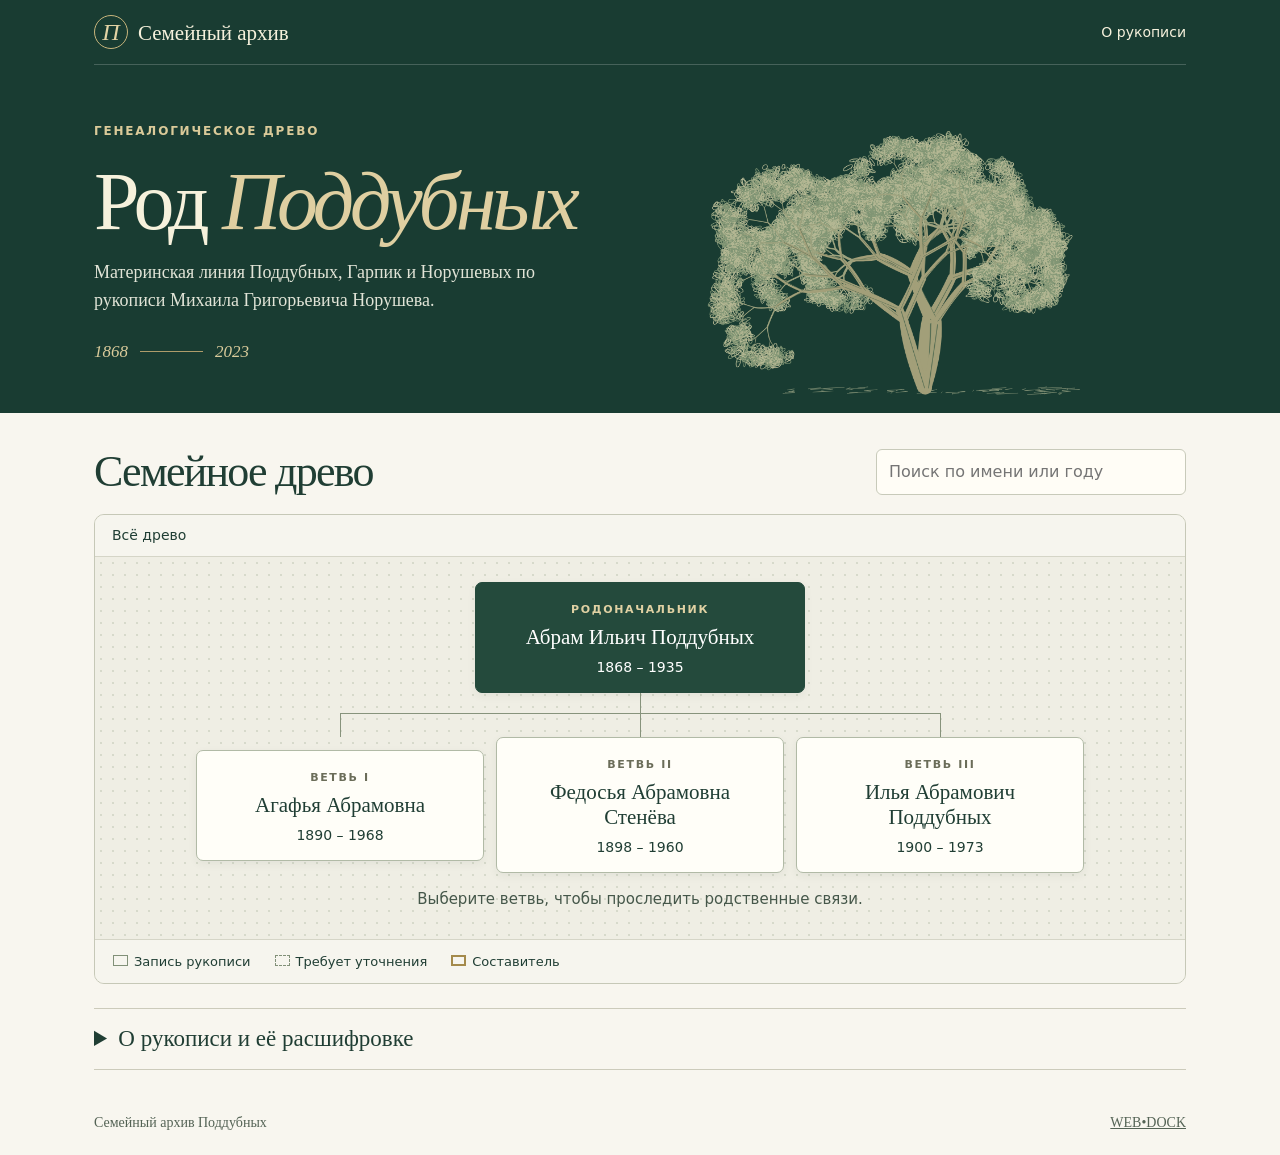
==== family-tree/index.html @ fb649382 "Добавить интерактивное древо рода Поддубных в семейный архив" ====
<!doctype html>
<html lang="ru"><head><meta charset="utf-8"><meta name="viewport" content="width=device-width,initial-scale=1"><meta name="theme-color" content="#183c33"><title>Род Поддубных · Семейный архив</title><meta name="description" content="Генеалогическое древо рода Поддубных по рукописи Михаила Григорьевича Норушева.">
<style>
*{box-sizing:border-box}html{scroll-behavior:smooth}body{margin:0;color:#203e34;background:#f8f6ef;font:16px/1.5 system-ui,sans-serif}button,input{font:inherit}button,a{touch-action:manipulation}button{cursor:pointer;color:inherit}a{color:inherit}button:focus-visible,a:focus-visible,input:focus-visible,summary:focus-visible{outline:3px solid #b17c42;outline-offset:3px}.wrap{max-width:1220px;margin:auto;padding-inline:clamp(18px,5vw,70px)}header{background:#193c32;color:#f6f1dc}nav{height:65px;display:flex;align-items:center;justify-content:space-between;border-bottom:1px solid #ffffff32}nav a{text-decoration:none}nav a:hover{text-decoration:underline}.brand{font:21px Georgia,serif}.mark{display:inline-grid;place-items:center;width:34px;height:34px;border:1px solid #c8b57c;border-radius:50%;font:italic 24px Georgia;color:#e3d3a5;margin-right:10px}.ref{font-size:14px}.hero{position:relative;isolation:isolate;padding-block:58px 51px}.hero canvas{position:absolute;z-index:-1;right:-2%;top:0;width:52%;height:100%}.eyebrow,.tag{font:600 12px/1.4 system-ui,sans-serif;letter-spacing:.15em;text-transform:uppercase}.eyebrow{color:#daca99}h1,h2,h3{font-family:Georgia,'Times New Roman',serif;font-weight:400;line-height:1.04}h1{font-size:clamp(48px,6.4vw,85px);letter-spacing:-.05em;margin:19px 0 15px}h1 i{font-weight:400;color:#dfcfa1}.intro{color:#e1e4d7;max-width:460px;margin:0;font:18px/1.55 Georgia,serif}.years{display:flex;align-items:center;gap:12px;color:#dacb9b;font:italic 17px Georgia;margin-top:27px}.years span{width:63px;height:1px;background:#ae9c6a}main{padding-block:36px 45px}.toolbar{display:flex;align-items:center;justify-content:space-between;gap:18px;margin-bottom:19px}h2{font-size:clamp(30px,4vw,44px);margin:0;letter-spacing:-.04em}.search{position:relative;width:min(310px,100%)}input{border:1px solid #c8caba;border-radius:6px;padding:10px 12px;background:#fffdf6;width:100%;color:#213f34}.results{position:absolute;z-index:5;right:0;top:100%;width:100%;max-height:300px;overflow:auto;background:#fffdf7;box-shadow:0 6px 25px #17372b28}.results button,.results p{display:block;width:100%;text-align:left;background:none;border:0;border-bottom:1px solid #dddace;padding:9px 13px}.results small{display:block}.panel{border:1px solid #c6c8b7;border-radius:10px;overflow:hidden;background:#efeee4}.trail{padding:10px 17px;background:#f6f5ee;border-bottom:1px solid #d5d5c7;display:flex;gap:8px;align-items:center;flex-wrap:wrap;font-size:14px}.trail button{background:none;border:0;text-decoration:underline;text-underline-offset:3px}.chart{padding:25px max(16px,4%) 28px;background-image:radial-gradient(#a7b09955 .8px,transparent 1px);background-size:12px 12px;text-align:center}.node{background:#fffef8;border:1px solid #b1baa6;border-radius:7px;box-shadow:0 3px 8px #2b3f3010;display:block;padding:13px 15px;width:100%;max-width:330px;margin:auto;position:relative}.node strong{display:block;font:normal 21px/1.2 Georgia,serif;margin:5px 0}.node small{font-size:14px}.tag{color:#6b6d59;font-size:11px}.active{background:#244a3c;color:white;border-color:#244a3c}.active .tag{color:#e0d1a3}.children{display:grid;grid-template-columns:repeat(var(--cols),minmax(0,1fr));gap:0;position:relative;max-width:900px;margin:0 auto}.child{position:relative;padding:24px 6px 0;display:grid}.child:before{content:'';position:absolute;top:0;left:50%;height:24px;border-left:1px solid #87937c}.child:after{content:'';position:absolute;inset:0 0 auto;border-top:1px solid #87937c}.child.first:after{left:50%}.child.last:after{right:50%}.stem{width:1px;height:20px;margin:auto;background:#87937c}.child button{transition:transform .18s,box-shadow .18s}.child button:hover,.results button:hover{background:#f4f4e7}.child button:hover{transform:translateY(-2px);box-shadow:0 5px 12px #203e3420}.uncertain{border-style:dashed}.author{outline:2px solid #a48a4b}.meta{margin:15px auto 0;max-width:680px;color:#45574a;font-size:15px}.legend{display:flex;flex-wrap:wrap;gap:10px 24px;padding:12px 18px;font-size:13px;border-top:1px solid #d5d5c7;background:#f6f5ee}.swatch{display:inline-block;width:15px;height:11px;border:1px solid #819078;margin-right:6px}.dash{border-style:dashed}.gold{border:2px solid #a48a4b}details{margin-top:24px;border-block:1px solid #cccbbb;padding:17px 0}summary{cursor:pointer;font:23px Georgia}details p{max-width:830px}footer{font:14px Georgia;color:#546355;padding-bottom:24px}footer a{float:right}.row+.row{margin-top:20px}.row+.row .child:after,.row+.row .child:before{display:none}.row+.row .child{padding-top:0}
@media(max-width:680px){.hero{padding-block:34px 30px}.hero canvas{width:53%;right:-3%;opacity:.42}.intro{max-width:72%;font-size:16px}.toolbar{align-items:stretch;flex-direction:column;gap:13px}.search{width:100%}.children{display:block;text-align:left;margin-left:10px;padding-left:17px;border-left:1px solid #87937c}.child{padding:7px 0!important}.child .node{text-align:left;max-width:none}.children .child:after,.row+.row .child:after{display:block;inset:50% auto auto -17px;width:17px}.children .child:before{display:none}.row+.row{margin-top:0}.stem{width:calc(50% - 10px);height:16px;margin-left:10px;border-right:1px solid #87937c;border-bottom:1px solid #87937c;background:none}.node strong{font-size:20px}.legend{gap:7px 14px}.hero h1{max-width:80%}.ref{font-size:13px}}@media(prefers-reduced-motion:reduce){*{scroll-behavior:auto!important;transition:none!important}}
@media(min-width:681px){.many{display:grid;grid-template-columns:1fr 1fr;gap:12px 0;max-width:680px;background:linear-gradient(90deg,transparent calc(50% - .5px),#87937c 50%,transparent calc(50% + 1px))}.many .child{padding:0 15px}.many .child:before{display:none}.many .child:after{top:50%;width:15px;left:auto;right:0}.many .child:nth-child(even):after{left:0;right:auto}.many .node{margin:0}}</style></head><body>
<header><div class="wrap"><nav><a class="brand" href="#top"><span class="mark">П</span>Семейный архив</a><a class="ref" href="#source">О рукописи</a></nav><div class="hero" id="top"><canvas id="oak" aria-hidden="true"></canvas><div class="eyebrow">Генеалогическое древо</div><h1>Род <i>Поддубных</i></h1><p class="intro">Материнская линия Поддубных, Гарпик и Норушевых по рукописи Михаила Григорьевича Норушева.</p><div class="years">1868<span></span>2023</div></div></div></header>
<main class="wrap"><div class="toolbar"><h2 id="heading" tabindex="-1">Семейное древо</h2><div class="search"><input id="query" type="search" aria-label="Поиск по имени или году" placeholder="Поиск по имени или году"><div id="results" class="results" hidden></div></div></div>
<div class="panel"><div class="trail" id="trail" aria-label="Путь к записи"></div><div id="chart" class="chart"></div><div class="legend"><span><i class="swatch"></i>Запись рукописи</span><span><i class="swatch dash"></i>Требует уточнения</span><span><i class="swatch gold"></i>Составитель</span></div></div>
<details id="source"><summary>О рукописи и её расшифровке</summary><p>Древо составил Михаил Григорьевич Норушев. Написание имён, даты и расположение записей следуют расшифровке семейного наброска.</p><p id="notes"></p></details></main><footer class="wrap">Семейный архив Поддубных <a href="/">WEB•DOCK</a></footer>
<script>
const N=(n,d,k,c,e)=>({n,d,k:k||[],c:c||'',e:e||''});
const T1=N('Агафья Абрамовна','1890 – 1968',[
 N('Дети от 1-го брака (Гарпик)','',[
  N('Прокоп','1915 – 1935(?)',[N('Леонтий','1930(?)',[N('дочь','1953','',''),N('дочь','1959','','')],'q')])
 ],'q'),
 N('Григорий Карпикович Норушев','р. 1895 · 2-й муж',[
  N('Николай','1917 – 1950',[N('Людмила','1938 – 1992',[N('Павел','1960')]),N('сын','имя неразборчиво','','q')]),
  N('Алексей','1919',[N('Наталья','195?',[N('Вепдя(?)','1977','','q')]),N('Елена','1959 – 1980',[N('Мила(?)','1979','','q')])]),
  N('Таисия (Чернова?)','1922 – 1982',[
   N('Владимир','1940',[N('Вера','1971'),N('Таня','1973'),N('сын','1992(?)','','q')]),
   N('Виктор','1944',[N('Саша','1970')])]),
  N('Пётр','1925 – 1940'),
  N('Василий','1927 – 1965',[N('Сергей','1965(?)',[N('сын','1981','','q')]),N('Саша','1968'),N('два сына','1955 – 1957','','q')]),
  N('Михаил Григорьевич','р. 1929 · составитель',[
   N('Сергей','1955',[N('Лена (Нестеренко)','1976'),N('Олег','1976'),N('Антон','1985')]),
   N('Юрий','1958',[N('Таня','198?','','q')]),
   N('Марина (Артемьева)','1959',[N('Катя','1986'),N('Михаил','1989',[N('Полина','2019'),N('Елизавета','2023'),N('Павел','2023')])]),
   N('Виктор','196?',[N('Ирина','1996')])
  ],'au','жена Мария (Ершакова), р. 1932')
 ])
]);
const T2=N('Федосья Стенёва','1898 – 1960');
const T3=N('Илья','1900 – 1973',[
 N('Степанида (Куликич)','р. 1895 · жена','','q'),
 N('Анна','1914 – 1934','','q'),
 N('Елена','1919','','q'),
 N('Григорий','1926 – 1975','','q'),
 N('Надежда (Дерюшенко?)','1928',[N('Валерий','1953',[N('сын'),N('дочь')]),N('Лиля','1956',[N('сын'),N('дочь')])],'q'),
 N('Валентина','1930','','q'),
 N('Иван','1933 – 1944','','q'),
 N('Анна (Куликовская?)','1922 – 1985',[N('Олена','','','q')],'q'),
 N('Мария','1927',[N('Зинаида','1944',[N('Леонид','1973 – 1994')])],'q'),
 N('Параскева','1930',[N('Наталья','1962','','q')],'q'),
 N('Павлина','1934','','q'),
 N('Павел','1937',[N('Таня','1966','','q'),N('Катя','1992','','q')],'q','потомков см. приписки в оригинале')
]);
const branchNotes=["1890 – 1968. Дети от первого брака (Гарпик) и от второго брака (Григорий Карпикович Норушев, р. 1895).", "1898 – 1960. В рукописи потомки не показаны.", "1900 – 1973. Жена — Степанида (Куликич), р. 1895. Левая «ствольная» линия рукописи: принадлежность части детей родителям на схеме нечёткая."];
document.querySelector('#notes').textContent="Подпись «дочь Мария Поддубных-Дарченко» у ствола слева; ряд синих приписок у потомков Павла (1937) и Параскевы; фамилия Таисии (1922–1982) прочитана предположительно («Чернова»); дата рождения Прокопа и сына Леонтия (рукопись: 1915–1935 и 1930) выглядит противоречивой. Всё это помечено пунктиром и лучше сверить с оригиналом.";
const root=N('Абрам Ильич Поддубных','1868 – 1935',[T1,T2,T3]);
const titles=new Map([[T1,'Агафья Абрамовна'],[T2,'Федосья Абрамовна Стенёва'],[T3,'Илья Абрамович Поддубных']]);
const notes=new Map([[T1,'Поддубных → Гарпик → Норушева. '+branchNotes[0]],[T2,branchNotes[1]],[T3,branchNotes[2]]]);
const entries=new Map();
function index(node,parent,id){node.id=id;node.parent=parent;entries.set(id,node);node.k.forEach((child,i)=>index(child,node,id+'-'+(i+1)))}
index(root,null,'rod');
const nameOf=n=>titles.get(n)||n.n;
function el(tag,cls,value){const element=document.createElement(tag);if(cls)element.className=cls;if(value)element.textContent=value;return element}
const chart=document.querySelector('#chart'),trail=document.querySelector('#trail'),query=document.querySelector('#query'),results=document.querySelector('#results');
function ancestors(node){const path=[];for(let p=node;p;p=p.parent)path.unshift(p);return path}
function go(node){query.value='';results.hidden=true;location.hash=node.id;if(location.hash==='#'+node.id)render(node);document.querySelector('#heading').focus({preventScroll:true});document.querySelector('#heading').scrollIntoView({block:'nearest'})}
function card(node,selected){
 const box=el(selected?'div':'button','node'+(selected?' active':'')+(node.c==='q'?' uncertain':'')+(node.c==='au'?' author':''));
 const branch=root.k.indexOf(node);
 const label=node===root?'Родоначальник':branch>=0?'Ветвь '+['I','II','III'][branch]:node.c==='au'?'Составитель':node.c==='q'?'Требует уточнения':null;
 if(label)box.append(el('span','tag',label));box.append(el('strong','',nameOf(node)));if(node.d)box.append(el('small','',node.d));
 if(!selected)box.onclick=()=>go(node);return box
}
function render(node){
 chart.replaceChildren();trail.replaceChildren();
 const path=ancestors(node);path.forEach((p,i)=>{if(i)trail.append(' › ');const item=el(p===node?'span':'button','',p===root?'Всё древо':nameOf(p));if(p!==node)item.onclick=()=>go(p);trail.append(item)});
 chart.append(card(node,true));
 if(node.k.length){chart.append(el('div','stem'));const row=el('div','children'+(node.k.length>3?' many':''));row.style.setProperty('--cols',node.k.length);node.k.forEach((child,j)=>{const slot=el('div','child'+(j===0?' first':'')+(j===node.k.length-1?' last':''));slot.append(card(child,false));row.append(slot)});chart.append(row)}

 const info=[notes.get(node),node.e,node.c==='q'?'Чтение записи или её положение в рукописи требует уточнения.':''].filter(Boolean);
 if(node===root)info.push('Выберите ветвь, чтобы проследить родственные связи.');
 if(!node.k.length&&!info.length)info.push('На этой записи линия в рукописи заканчивается.');
 if(info.length)chart.append(el('p','meta',info.join(' ')));
}
function route(){if(location.hash==='#source'){document.querySelector('details').open=true;return}render(entries.get(location.hash.slice(1))||root)}
document.querySelector('.ref').onclick=()=>document.querySelector('details').open=true;
render(root);route();window.addEventListener('hashchange',route);
const normalize=text=>text.toLocaleLowerCase('ru').replaceAll('ё','е');
query.oninput=()=>{const term=normalize(query.value.trim());results.replaceChildren();results.hidden=!term;if(!term)return;
 for(const n of entries.values()){if(!normalize([n.n,nameOf(n),n.d,n.e,notes.get(n)].filter(Boolean).join(' ')).includes(term))continue;
 const button=el('button','',nameOf(n));button.append(el('small','',[n.d,n.parent?nameOf(n.parent):'Родоначальник'].filter(Boolean).join(' · ')));button.onclick=()=>go(n);results.append(button)}
 if(!results.children.length)results.append(el('p','','Совпадений нет'))};
query.onfocus=()=>query.oninput();document.addEventListener('pointerdown',e=>{if(!e.target.closest('.search'))results.hidden=true});document.addEventListener('focusin',e=>{if(!e.target.closest('.search'))results.hidden=true});document.addEventListener('keydown',e=>{if(e.key==='Escape'){results.hidden=true}if(e.key==='ArrowDown'&&e.target===query&&!results.hidden){e.preventDefault();results.querySelector('button')?.focus()}});
/* Тональная ботаническая иллюстрация с постоянной композицией. */
function drawOak(){
 const canvas=document.getElementById('oak'),ctx=canvas.getContext('2d');if(!ctx)return;
 canvas.width=1000;canvas.height=640;ctx.scale(2,2);
 let seed=3412;const random=()=>((seed=Math.imul(seed,1664525)+1013904223>>>0)/4294967296);
 ctx.lineCap='round';
 function branch(x,y,angle,length,width,depth){
  const bend=(random()-.5)*.37,end=angle+bend,ex=x+Math.cos(end)*length,ey=y+Math.sin(end)*length;
  ctx.beginPath();ctx.moveTo(x,y);ctx.quadraticCurveTo(x+Math.cos(angle)*length*.6,y+Math.sin(angle)*length*.6,ex,ey);ctx.strokeStyle=depth>4?'#a29f79':'#9da27e';ctx.lineWidth=width;ctx.stroke();
  if(depth>4){ctx.beginPath();ctx.moveTo(x+width*.22,y);ctx.lineTo(ex+width*.16,ey);ctx.lineWidth=Math.max(.4,width*.08);ctx.strokeStyle='#566e54';ctx.stroke()}
  if(depth<3){for(let i=0;i<8;i++){const dx=ex+(random()-.5)*13,dy=ey+(random()-.5)*9;ctx.beginPath();ctx.ellipse(dx,dy,2+random()*3,1+random(),random()*3,0,Math.PI*2);ctx.strokeStyle=random()>.5?'#b6b995':'#819675';ctx.lineWidth=.6;ctx.stroke()}}
  if(!depth)return;
  branch(ex,ey,end-.23-random()*.55,length*(.63+random()*.15),width*.65,depth-1);
  branch(ex,ey,end+.22+random()*.57,length*(.63+random()*.15),width*.63,depth-1);
 }
 for(let i=0;i<60;i++){let x=250+(random()-.5)*260,y=297+random()*6;ctx.strokeStyle='#819075';ctx.lineWidth=.5;ctx.beginPath();ctx.moveTo(x,y);ctx.lineTo(x+random()*19,y-1);ctx.stroke()}
 for(const [x,a,l,w,d] of [[251,-1.62,63,12,8],[252,-1.28,62,9,8],[248,-1.93,63,8,8],[249,-1.77,75,7,8]])branch(x,297,a,l,w,d);
}
drawOak();
</script></body></html>
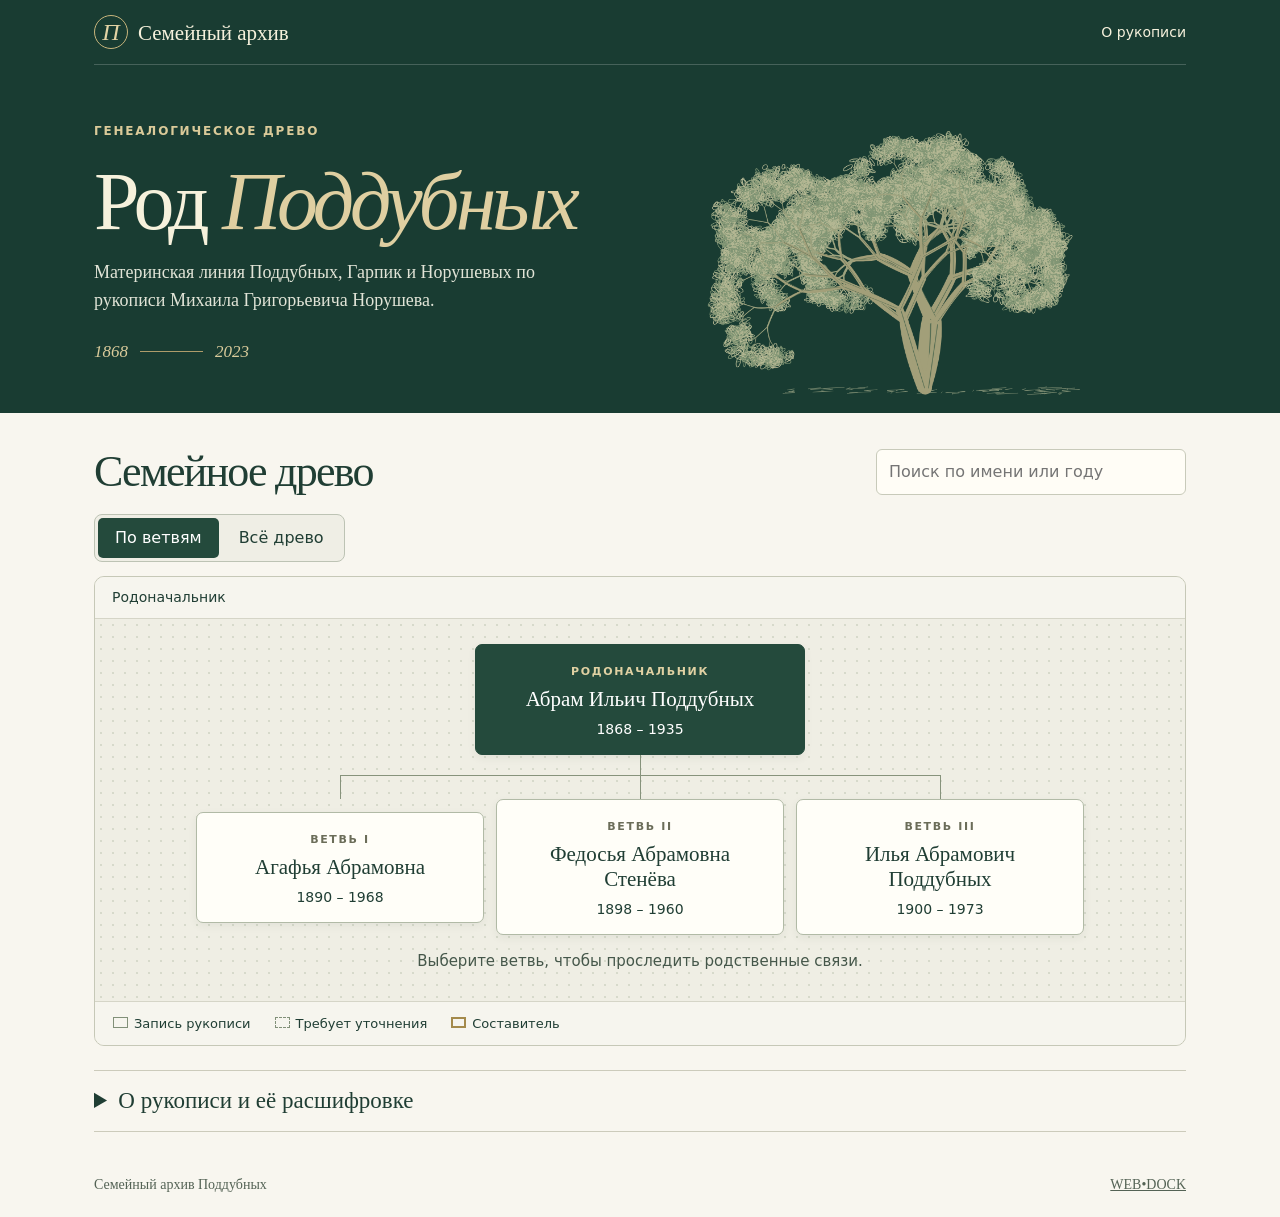
==== commit 9d3a7cb6: "Показать полное древо и исправить детей Екатерины и Михаила" ====
--- a/family-tree/index.html
+++ b/family-tree/index.html
@@ -3,10 +3,27 @@
 <style>
 *{box-sizing:border-box}html{scroll-behavior:smooth}body{margin:0;color:#203e34;background:#f8f6ef;font:16px/1.5 system-ui,sans-serif}button,input{font:inherit}button,a{touch-action:manipulation}button{cursor:pointer;color:inherit}a{color:inherit}button:focus-visible,a:focus-visible,input:focus-visible,summary:focus-visible{outline:3px solid #b17c42;outline-offset:3px}.wrap{max-width:1220px;margin:auto;padding-inline:clamp(18px,5vw,70px)}header{background:#193c32;color:#f6f1dc}nav{height:65px;display:flex;align-items:center;justify-content:space-between;border-bottom:1px solid #ffffff32}nav a{text-decoration:none}nav a:hover{text-decoration:underline}.brand{font:21px Georgia,serif}.mark{display:inline-grid;place-items:center;width:34px;height:34px;border:1px solid #c8b57c;border-radius:50%;font:italic 24px Georgia;color:#e3d3a5;margin-right:10px}.ref{font-size:14px}.hero{position:relative;isolation:isolate;padding-block:58px 51px}.hero canvas{position:absolute;z-index:-1;right:-2%;top:0;width:52%;height:100%}.eyebrow,.tag{font:600 12px/1.4 system-ui,sans-serif;letter-spacing:.15em;text-transform:uppercase}.eyebrow{color:#daca99}h1,h2,h3{font-family:Georgia,'Times New Roman',serif;font-weight:400;line-height:1.04}h1{font-size:clamp(48px,6.4vw,85px);letter-spacing:-.05em;margin:19px 0 15px}h1 i{font-weight:400;color:#dfcfa1}.intro{color:#e1e4d7;max-width:460px;margin:0;font:18px/1.55 Georgia,serif}.years{display:flex;align-items:center;gap:12px;color:#dacb9b;font:italic 17px Georgia;margin-top:27px}.years span{width:63px;height:1px;background:#ae9c6a}main{padding-block:36px 45px}.toolbar{display:flex;align-items:center;justify-content:space-between;gap:18px;margin-bottom:19px}h2{font-size:clamp(30px,4vw,44px);margin:0;letter-spacing:-.04em}.search{position:relative;width:min(310px,100%)}input{border:1px solid #c8caba;border-radius:6px;padding:10px 12px;background:#fffdf6;width:100%;color:#213f34}.results{position:absolute;z-index:5;right:0;top:100%;width:100%;max-height:300px;overflow:auto;background:#fffdf7;box-shadow:0 6px 25px #17372b28}.results button,.results p{display:block;width:100%;text-align:left;background:none;border:0;border-bottom:1px solid #dddace;padding:9px 13px}.results small{display:block}.panel{border:1px solid #c6c8b7;border-radius:10px;overflow:hidden;background:#efeee4}.trail{padding:10px 17px;background:#f6f5ee;border-bottom:1px solid #d5d5c7;display:flex;gap:8px;align-items:center;flex-wrap:wrap;font-size:14px}.trail button{background:none;border:0;text-decoration:underline;text-underline-offset:3px}.chart{padding:25px max(16px,4%) 28px;background-image:radial-gradient(#a7b09955 .8px,transparent 1px);background-size:12px 12px;text-align:center}.node{background:#fffef8;border:1px solid #b1baa6;border-radius:7px;box-shadow:0 3px 8px #2b3f3010;display:block;padding:13px 15px;width:100%;max-width:330px;margin:auto;position:relative}.node strong{display:block;font:normal 21px/1.2 Georgia,serif;margin:5px 0}.node small{font-size:14px}.tag{color:#6b6d59;font-size:11px}.active{background:#244a3c;color:white;border-color:#244a3c}.active .tag{color:#e0d1a3}.children{display:grid;grid-template-columns:repeat(var(--cols),minmax(0,1fr));gap:0;position:relative;max-width:900px;margin:0 auto}.child{position:relative;padding:24px 6px 0;display:grid}.child:before{content:'';position:absolute;top:0;left:50%;height:24px;border-left:1px solid #87937c}.child:after{content:'';position:absolute;inset:0 0 auto;border-top:1px solid #87937c}.child.first:after{left:50%}.child.last:after{right:50%}.stem{width:1px;height:20px;margin:auto;background:#87937c}.child button{transition:transform .18s,box-shadow .18s}.child button:hover,.results button:hover{background:#f4f4e7}.child button:hover{transform:translateY(-2px);box-shadow:0 5px 12px #203e3420}.uncertain{border-style:dashed}.author{outline:2px solid #a48a4b}.meta{margin:15px auto 0;max-width:680px;color:#45574a;font-size:15px}.legend{display:flex;flex-wrap:wrap;gap:10px 24px;padding:12px 18px;font-size:13px;border-top:1px solid #d5d5c7;background:#f6f5ee}.swatch{display:inline-block;width:15px;height:11px;border:1px solid #819078;margin-right:6px}.dash{border-style:dashed}.gold{border:2px solid #a48a4b}details{margin-top:24px;border-block:1px solid #cccbbb;padding:17px 0}summary{cursor:pointer;font:23px Georgia}details p{max-width:830px}footer{font:14px Georgia;color:#546355;padding-bottom:24px}footer a{float:right}.row+.row{margin-top:20px}.row+.row .child:after,.row+.row .child:before{display:none}.row+.row .child{padding-top:0}
 @media(max-width:680px){.hero{padding-block:34px 30px}.hero canvas{width:53%;right:-3%;opacity:.42}.intro{max-width:72%;font-size:16px}.toolbar{align-items:stretch;flex-direction:column;gap:13px}.search{width:100%}.children{display:block;text-align:left;margin-left:10px;padding-left:17px;border-left:1px solid #87937c}.child{padding:7px 0!important}.child .node{text-align:left;max-width:none}.children .child:after,.row+.row .child:after{display:block;inset:50% auto auto -17px;width:17px}.children .child:before{display:none}.row+.row{margin-top:0}.stem{width:calc(50% - 10px);height:16px;margin-left:10px;border-right:1px solid #87937c;border-bottom:1px solid #87937c;background:none}.node strong{font-size:20px}.legend{gap:7px 14px}.hero h1{max-width:80%}.ref{font-size:13px}}@media(prefers-reduced-motion:reduce){*{scroll-behavior:auto!important;transition:none!important}}
-@media(min-width:681px){.many{display:grid;grid-template-columns:1fr 1fr;gap:12px 0;max-width:680px;background:linear-gradient(90deg,transparent calc(50% - .5px),#87937c 50%,transparent calc(50% + 1px))}.many .child{padding:0 15px}.many .child:before{display:none}.many .child:after{top:50%;width:15px;left:auto;right:0}.many .child:nth-child(even):after{left:0;right:auto}.many .node{margin:0}}</style></head><body>
+@media(min-width:681px){.many{display:grid;grid-template-columns:1fr 1fr;gap:12px 0;max-width:680px;background:linear-gradient(90deg,transparent calc(50% - .5px),#87937c 50%,transparent calc(50% + 1px))}.many .child{padding:0 15px}.many .child:before{display:none}.many .child:after{top:50%;width:15px;left:auto;right:0}.many .child:nth-child(even):after{left:0;right:auto}.many .node{margin:0}}
+.modes{display:inline-flex;gap:3px;padding:3px;margin:0 0 14px;border:1px solid #bdc3b4;border-radius:8px;background:#efeee5}
+.modes button{min-height:40px;padding:7px 17px;border:none;border-radius:5px;background:transparent}
+.modes button[aria-pressed=true]{background:#244a3c;color:#fff}
+.trail[hidden]{display:none}
+.chart.full{text-align:left;padding:clamp(12px,3vw,34px)}
+.outline,.outline ul{margin:0;padding:0;list-style:none}
+.outline{max-width:950px;margin:auto}
+.outline ul{padding-left:clamp(12px,2.4vw,36px);margin-left:7px}
+.outline li{position:relative;padding:4px 0}
+.outline ul>li:before,.outline ul>li:after{content:'';position:absolute;left:calc(-1 * clamp(12px,2.4vw,36px));width:clamp(12px,2.4vw,36px);pointer-events:none}
+.outline ul>li:before{top:0;bottom:0;border-left:1px solid #899783}
+.outline ul>li:last-child:before{height:25px}
+.outline ul>li:after{top:25px;border-top:1px solid #899783}
+.outline .node{display:inline-flex;width:auto;max-width:100%;margin:0;text-align:left;align-items:baseline;flex-wrap:wrap;gap:2px 10px;padding:9px 13px}
+.outline .node strong{font-size:18px;margin:0}
+.outline .node:hover{box-shadow:0 2px 7px #2b3f3038}
+</style></head><body>
 <header><div class="wrap"><nav><a class="brand" href="#top"><span class="mark">П</span>Семейный архив</a><a class="ref" href="#source">О рукописи</a></nav><div class="hero" id="top"><canvas id="oak" aria-hidden="true"></canvas><div class="eyebrow">Генеалогическое древо</div><h1>Род <i>Поддубных</i></h1><p class="intro">Материнская линия Поддубных, Гарпик и Норушевых по рукописи Михаила Григорьевича Норушева.</p><div class="years">1868<span></span>2023</div></div></div></header>
 <main class="wrap"><div class="toolbar"><h2 id="heading" tabindex="-1">Семейное древо</h2><div class="search"><input id="query" type="search" aria-label="Поиск по имени или году" placeholder="Поиск по имени или году"><div id="results" class="results" hidden></div></div></div>
-<div class="panel"><div class="trail" id="trail" aria-label="Путь к записи"></div><div id="chart" class="chart"></div><div class="legend"><span><i class="swatch"></i>Запись рукописи</span><span><i class="swatch dash"></i>Требует уточнения</span><span><i class="swatch gold"></i>Составитель</span></div></div>
+<div class="modes" role="group" aria-label="Вид древа"><button id="branchMode" aria-pressed="true">По ветвям</button><button id="allMode" aria-pressed="false">Всё древо</button></div><div class="panel"><div class="trail" id="trail" aria-label="Путь к записи"></div><div id="chart" class="chart"></div><div class="legend"><span><i class="swatch"></i>Запись рукописи</span><span><i class="swatch dash"></i>Требует уточнения</span><span><i class="swatch gold"></i>Составитель</span></div></div>
 <details id="source"><summary>О рукописи и её расшифровке</summary><p>Древо составил Михаил Григорьевич Норушев. Написание имён, даты и расположение записей следуют расшифровке семейного наброска.</p><p id="notes"></p></details></main><footer class="wrap">Семейный архив Поддубных <a href="/">WEB•DOCK</a></footer>
 <script>
 const N=(n,d,k,c,e)=>({n,d,k:k||[],c:c||'',e:e||''});
@@ -25,7 +42,7 @@
   N('Михаил Григорьевич','р. 1929 · составитель',[
    N('Сергей','1955',[N('Лена (Нестеренко)','1976'),N('Олег','1976'),N('Антон','1985')]),
    N('Юрий','1958',[N('Таня','198?','','q')]),
-   N('Марина (Артемьева)','1959',[N('Катя','1986'),N('Михаил','1989',[N('Полина','2019'),N('Елизавета','2023'),N('Павел','2023')])]),
+   N('Марина (Артемьева)','1959',[N('Екатерина','1986',[N('Полина','2019'),N('Павел','2023')]),N('Михаил','1989',[N('Елизавета','2003')])]),
    N('Виктор','196?',[N('Ирина','1996')])
   ],'au','жена Мария (Ершакова), р. 1932')
  ])
@@ -53,6 +70,15 @@
 const entries=new Map();
 function index(node,parent,id){node.id=id;node.parent=parent;entries.set(id,node);node.k.forEach((child,i)=>index(child,node,id+'-'+(i+1)))}
 index(root,null,'rod');
+// Keep links shared before the correction pointing to the same people.
+const marina=T1.k[1].k.find(n=>n.c==='au').k.find(n=>n.n==='Марина (Артемьева)');
+const [ekaterina,mikhail]=marina.k;
+const [polina,pavel]=ekaterina.k;
+const [elizaveta]=mikhail.k;
+entries.delete(elizaveta.id);
+elizaveta.id=mikhail.id+'-2';
+entries.set(elizaveta.id,elizaveta);
+const previousLinks=new Map([[mikhail.id+'-1',polina],[mikhail.id+'-3',pavel]]);
 const nameOf=n=>titles.get(n)||n.n;
 function el(tag,cls,value){const element=document.createElement(tag);if(cls)element.className=cls;if(value)element.textContent=value;return element}
 const chart=document.querySelector('#chart'),trail=document.querySelector('#trail'),query=document.querySelector('#query'),results=document.querySelector('#results');
@@ -65,9 +91,38 @@
  if(label)box.append(el('span','tag',label));box.append(el('strong','',nameOf(node)));if(node.d)box.append(el('small','',node.d));
  if(!selected)box.onclick=()=>go(node);return box
 }
+const branchMode=document.querySelector('#branchMode'),allMode=document.querySelector('#allMode');
+let currentNode=root;
+function setMode(full){
+ chart.classList.toggle('full',full);
+ trail.hidden=full;
+ branchMode.setAttribute('aria-pressed',String(!full));
+ allMode.setAttribute('aria-pressed',String(full));
+}
+function outlineItem(node){
+ const item=el('li');
+ item.append(card(node,false));
+ if(node.k.length){
+  const list=el('ul');
+  node.k.forEach(child=>list.append(outlineItem(child)));
+  item.append(list);
+ }
+ return item;
+}
+function renderAll(){
+ setMode(true);
+ const list=el('ul','outline');
+ list.setAttribute('aria-label','Полное генеалогическое древо');
+ list.append(outlineItem(root));
+ chart.replaceChildren(list);
+}
+branchMode.onclick=()=>go(currentNode);
+allMode.onclick=()=>{location.hash='all';renderAll()};
 function render(node){
+ currentNode=node;
+ setMode(false);
  chart.replaceChildren();trail.replaceChildren();
- const path=ancestors(node);path.forEach((p,i)=>{if(i)trail.append(' › ');const item=el(p===node?'span':'button','',p===root?'Всё древо':nameOf(p));if(p!==node)item.onclick=()=>go(p);trail.append(item)});
+ const path=ancestors(node);path.forEach((p,i)=>{if(i)trail.append(' › ');const item=el(p===node?'span':'button','',p===root?'Родоначальник':nameOf(p));if(p!==node)item.onclick=()=>go(p);trail.append(item)});
  chart.append(card(node,true));
  if(node.k.length){chart.append(el('div','stem'));const row=el('div','children'+(node.k.length>3?' many':''));row.style.setProperty('--cols',node.k.length);node.k.forEach((child,j)=>{const slot=el('div','child'+(j===0?' first':'')+(j===node.k.length-1?' last':''));slot.append(card(child,false));row.append(slot)});chart.append(row)}
 
@@ -76,7 +131,7 @@
  if(!node.k.length&&!info.length)info.push('На этой записи линия в рукописи заканчивается.');
  if(info.length)chart.append(el('p','meta',info.join(' ')));
 }
-function route(){if(location.hash==='#source'){document.querySelector('details').open=true;return}render(entries.get(location.hash.slice(1))||root)}
+function route(){if(location.hash==='#source'){document.querySelector('details').open=true;return}const id=location.hash.slice(1);if(id==='all'){renderAll();return}render(entries.get(id)||previousLinks.get(id)||root)}
 document.querySelector('.ref').onclick=()=>document.querySelector('details').open=true;
 render(root);route();window.addEventListener('hashchange',route);
 const normalize=text=>text.toLocaleLowerCase('ru').replaceAll('ё','е');
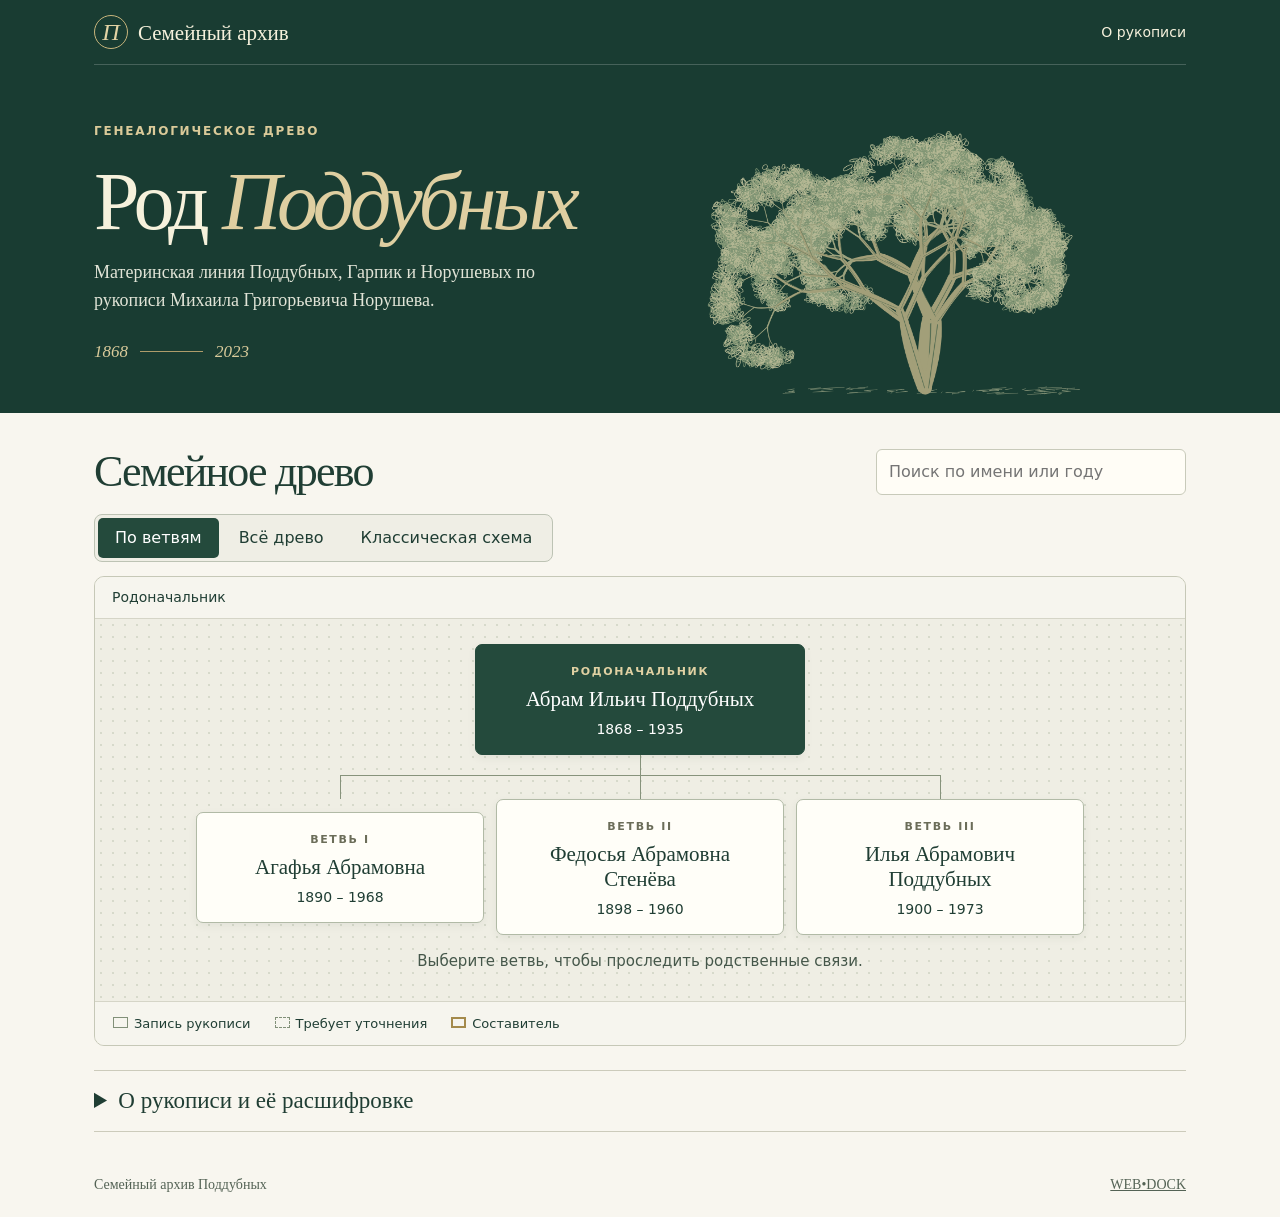
==== commit 09198e8e: "Добавить классическую схему родословной с поиском, масштабом и печатью" ====
--- a/family-tree/index.html
+++ b/family-tree/index.html
@@ -20,12 +20,26 @@
 .outline .node{display:inline-flex;width:auto;max-width:100%;margin:0;text-align:left;align-items:baseline;flex-wrap:wrap;gap:2px 10px;padding:9px 13px}
 .outline .node strong{font-size:18px;margin:0}
 .outline .node:hover{box-shadow:0 2px 7px #2b3f3038}
+
+.modes{flex-wrap:wrap;max-width:100%}.atlas-tools{display:flex;align-items:center;gap:8px;flex-wrap:wrap;padding:10px 14px;background:#f6f5ee;border-bottom:1px solid #d5d5c7}
+.atlas-tools button,.atlas-tools select{font:inherit;font-size:14px;color:#23483a;border:1px solid #b8c0af;background:#fffdf6;padding:8px 11px;border-radius:6px;min-height:40px}
+.atlas-tools button:hover{background:#e5e9dd}.zoom-tools{display:flex;align-items:center;gap:6px}.zoom-tools button{font-size:20px;line-height:1;width:40px}.zoom-tools output{min-width:40px;text-align:center;font-size:14px}
+#atlas{display:block;width:100%;height:clamp(300px,54vh,600px);background:#f4f2e7;touch-action:none;cursor:grab;user-select:none}#atlas:active{cursor:grabbing}
+.tile{cursor:pointer}.tile rect{fill:#fffdf6;stroke:#879785;stroke-width:1.6}.tile.compiler rect{stroke:#aa8747;stroke-width:3}.tile:hover rect,.tile:focus rect{stroke:#946c39;stroke-width:3}.tile.lineage rect{fill:#e2ebdb;stroke:#406c50}.tile.picked rect{fill:#244a3c;stroke:#ba9656;stroke-width:3}.tile.picked text{fill:white}.plate-name{font:17px Georgia,serif;fill:#203e34}.plate-date{font:12px system-ui;fill:#455749}.plate-tag{font:600 10px system-ui;letter-spacing:1px;fill:#6c603d}.wire{fill:none;stroke:#7d8979;stroke-width:2}.wire.marriage{stroke:#9b7852;stroke-width:3}.wire.unsure{stroke-dasharray:6 5}.wire.lineage{stroke:#366949;stroke-width:4}
+#atlasStatus{padding:10px 16px;margin:0;background:#e6ebdf;font-size:15px}.atlas-tools.lower{border-top:1px solid #d5d5c7;justify-content:space-between;font-size:13px}#paper{display:none}.chart[hidden],#classicPanel[hidden]{display:none}
+@media(max-width:540px){.modes button{padding-inline:9px;font-size:14px}.atlas-tools{gap:5px;padding:8px}.atlas-tools button,.atlas-tools select{padding-inline:8px}}
+.tile[data-branch="0"] .plate-tag{fill:#786137}.tile[data-branch="1"] .plate-tag{fill:#675676}.tile[data-branch="2"] .plate-tag{fill:#446a78}.tile.picked .plate-tag{fill:#f4dfb1}
+@page archivePoster{size:841mm 594mm;margin:14mm}@page archiveBranch{size:A4 landscape;margin:10mm}
+@media print{#paper{page:archiveBranch}#paper.poster{page:archivePoster}body:has(#classicPanel:not([hidden]))>:not(#paper){display:none!important}body:has(#classicPanel:not([hidden])) #paper{display:block}#paper h1{font-size:24pt;margin:0}#paper p{font-size:11pt}#paper svg{display:block;width:100%;height:68vh}#paper .wire.lineage{stroke:#7d8979;stroke-width:2}#paper{break-inside:avoid;print-color-adjust:exact}}
 </style></head><body>
 <header><div class="wrap"><nav><a class="brand" href="#top"><span class="mark">П</span>Семейный архив</a><a class="ref" href="#source">О рукописи</a></nav><div class="hero" id="top"><canvas id="oak" aria-hidden="true"></canvas><div class="eyebrow">Генеалогическое древо</div><h1>Род <i>Поддубных</i></h1><p class="intro">Материнская линия Поддубных, Гарпик и Норушевых по рукописи Михаила Григорьевича Норушева.</p><div class="years">1868<span></span>2023</div></div></div></header>
 <main class="wrap"><div class="toolbar"><h2 id="heading" tabindex="-1">Семейное древо</h2><div class="search"><input id="query" type="search" aria-label="Поиск по имени или году" placeholder="Поиск по имени или году"><div id="results" class="results" hidden></div></div></div>
-<div class="modes" role="group" aria-label="Вид древа"><button id="branchMode" aria-pressed="true">По ветвям</button><button id="allMode" aria-pressed="false">Всё древо</button></div><div class="panel"><div class="trail" id="trail" aria-label="Путь к записи"></div><div id="chart" class="chart"></div><div class="legend"><span><i class="swatch"></i>Запись рукописи</span><span><i class="swatch dash"></i>Требует уточнения</span><span><i class="swatch gold"></i>Составитель</span></div></div>
+<div class="modes" role="group" aria-label="Вид древа"><button id="branchMode" aria-pressed="true">По ветвям</button><button id="allMode" aria-pressed="false">Всё древо</button><button id="classicMode" aria-pressed="false">Классическая схема</button></div><div class="panel"><div class="trail" id="trail" aria-label="Путь к записи"></div><div id="chart" class="chart"></div><section id="classicPanel" hidden aria-label="Классическая схема">
+<div class="atlas-tools"><div class="zoom-tools"><button id="zoomOut" aria-label="Уменьшить масштаб">−</button><output id="zoomValue" aria-label="Масштаб"></output><button id="zoomIn" aria-label="Увеличить масштаб">+</button></div><button id="fitAtlas">Вписать древо</button><button id="toPerson">К человеку</button><select id="jumpBranch" aria-label="Перейти к ветви"><option value="">К ветви…</option><option value="0">I · Агафья</option><option value="1">II · Федосья</option><option value="2">III · Илья</option></select></div>
+<svg id="atlas" xmlns="http://www.w3.org/2000/svg" role="group" aria-label="Родственные связи по поколениям"></svg>
+<p id="atlasStatus" aria-live="polite"></p><div class="atlas-tools lower"><span>Пунктир — спорная связь · ? — требует уточнения</span><div><select id="printScope" aria-label="Область печати"><option value="whole">Всё древо</option><option value="selected">Выбранная ветвь</option></select> <button id="printAtlas">Печать</button></div></div></section><div class="legend"><span><i class="swatch"></i>Запись рукописи</span><span><i class="swatch dash"></i>Требует уточнения</span><span><i class="swatch gold"></i>Составитель</span></div></div>
 <details id="source"><summary>О рукописи и её расшифровке</summary><p>Древо составил Михаил Григорьевич Норушев. Написание имён, даты и расположение записей следуют расшифровке семейного наброска.</p><p id="notes"></p></details></main><footer class="wrap">Семейный архив Поддубных <a href="/">WEB•DOCK</a></footer>
-<script>
+<section id="paper"></section><script>
 const N=(n,d,k,c,e)=>({n,d,k:k||[],c:c||'',e:e||''});
 const T1=N('Агафья Абрамовна','1890 – 1968',[
  N('Дети от 1-го брака (Гарпик)','',[
@@ -93,10 +107,12 @@
 }
 const branchMode=document.querySelector('#branchMode'),allMode=document.querySelector('#allMode');
 let currentNode=root;
-function setMode(full){
+function setMode(full,classic=false){
+ classicPanel.hidden=!classic;chart.hidden=classic;
+ classicButton.setAttribute('aria-pressed',String(classic));
  chart.classList.toggle('full',full);
- trail.hidden=full;
- branchMode.setAttribute('aria-pressed',String(!full));
+ trail.hidden=full||classic;
+ branchMode.setAttribute('aria-pressed',String(!full&&!classic));
  allMode.setAttribute('aria-pressed',String(full));
 }
 function outlineItem(node){
@@ -131,13 +147,220 @@
  if(!node.k.length&&!info.length)info.push('На этой записи линия в рукописи заканчивается.');
  if(info.length)chart.append(el('p','meta',info.join(' ')));
 }
-function route(){if(location.hash==='#source'){document.querySelector('details').open=true;return}const id=location.hash.slice(1);if(id==='all'){renderAll();return}render(entries.get(id)||previousLinks.get(id)||root)}
+const classicButton=document.querySelector('#classicMode');
+const classicPanel=document.querySelector('#classicPanel');
+const atlas=document.querySelector('#atlas');
+const statusLine=document.querySelector('#atlasStatus');
+const svgNS='http://www.w3.org/2000/svg';
+const tileWidth=174,tileHeight=85,stepX=198,stepY=165;
+const positions=new Map(),edges=[],photos=new Map();
+const author=marina.parent;
+const wife=N('Мария (Ершакова)','р. 1932 · жена составителя');
+wife.id='spouse-maria';wife.parent=author;
+let atlasWidth=0,atlasHeight=0,selection=null,zoom=1,originX=0,originY=0;
+function svgElement(tag,attrs){
+ const e=document.createElementNS(svgNS,tag);
+ for(const [key,value] of Object.entries(attrs))e.setAttribute(key,value);
+ return e;
+}
+// Each family occupies its own horizontal interval at every generation.
+function familyLayout(n){
+ let members=[n],groups=[{from:n,children:n.k}];
+ if(n===T1){
+  members=[n.k[0],n,n.k[1]];
+  groups=n.k.map(partner=>({from:partner,children:partner.k,partner}));
+ }else if(n===T3){
+  members=[n,n.k[0]];
+  groups=[{from:n,partner:n.k[0],children:n.k.slice(1),uncertain:true}];
+ }else if(n===author){members=[n,wife]}
+ for(const group of groups){
+  group.layouts=group.children.map(familyLayout);
+  group.width=group.layouts.reduce((sum,c)=>sum+c.width,0);
+ }
+ const width=Math.max(members.length*stepX,groups.reduce((sum,g)=>sum+g.width,0));
+ return {n,members,groups,width};
+}
+function placeFamily(f,left,depth){
+ const y=30+depth*stepY,mid=left+f.width/2;
+ const center=f.n===T1?left+Math.max(stepX*1.5,Math.min(f.width-stepX*1.5,f.groups[0].width)):mid;
+ f.members.forEach((n,i)=>positions.set(n,{x:center+(i-(f.members.length-1)/2)*stepX,y}));
+ atlasHeight=Math.max(atlasHeight,y+tileHeight+30);
+ let start=left+(f.width-f.groups.reduce((sum,g)=>sum+g.width,0))/2;
+ for(const g of f.groups){
+  for(const child of g.layouts){placeFamily(child,start,depth+1);start+=child.width}
+ }
+}
+function connect(d,targets,uncertain=false,marriage=false){
+ const path=svgElement('path',{d,class:'wire'+(uncertain?' unsure':'')+(marriage?' marriage':'')});
+ atlas.append(path);edges.push({path,targets});
+}
+function drawLinks(f){
+ const p=positions.get(f.n),midY=p.y+tileHeight/2;
+ for(const member of f.members.filter(n=>n!==f.n)){
+  const q=positions.get(member);
+  connect('M '+Math.min(q.x,p.x)+' '+midY+' H '+Math.max(q.x,p.x),[member],member===T1.k[0],true);
+ }
+ for(const g of f.groups){
+  const from=g.partner?(positions.get(g.partner).x+p.x)/2:p.x;
+  const startY=g.partner?midY:p.y+tileHeight;
+  const bus=p.y+tileHeight+39;
+  for(const child of g.children){
+   const q=positions.get(child);
+   connect('M '+from+' '+startY+' V '+bus+' H '+q.x+' V '+q.y,[child],g.uncertain||g.from===T1.k[0]);
+  }
+  g.layouts.forEach(drawLinks);
+ }
+}
+function svgText(parent,txt,x,y,cls){
+ const label=svgElement('text',{x,y,class:cls,'text-anchor':'middle'});label.textContent=txt;parent.append(label);
+}
+function drawTile(n,p){
+ const branchIndex=root.k.indexOf(ancestors(n)[1]);
+ const group=svgElement('g',{'data-branch':branchIndex,class:'tile'+(n.c==='au'?' compiler':''),transform:'translate('+p.x+' '+p.y+')',role:'button',tabindex:'0','aria-label':[nameOf(n),n.d].filter(Boolean).join(', ')});
+ const title=svgElement('title',{});title.textContent=[nameOf(n),n.d,n.e].filter(Boolean).join(' · ');group.append(title);
+ group.append(svgElement('rect',{x:-tileWidth/2,y:0,width:tileWidth,height:tileHeight,rx:7}));
+ const branch=[T1,T2,T3].indexOf(n);
+ const tag=n===root?'РОДОНАЧАЛЬНИК':branch>=0?'ВЕТВЬ '+['I','II','III'][branch]:n.c==='au'?'СОСТАВИТЕЛЬ':n===T1.k[0]?'ПЕРВЫЙ БРАК':n===T1.k[1]?'ВТОРОЙ БРАК':'';
+ svgText(group,tag,0,14,'plate-tag');
+ const lines=[''];
+ for(const word of nameOf(n).split(' ')){
+  if((lines.at(-1)+' '+word).trim().length>19&&lines.at(-1))lines.push(word);
+  else lines[lines.length-1]=(lines.at(-1)+' '+word).trim();
+ }
+ lines.forEach((s,i)=>svgText(group,s,0,42-(lines.length-1)*8+i*17,'plate-name'));
+ svgText(group,n.d||'',0,72,'plate-date');
+ if(n.c==='q'||/[?]/.test(n.n+(n.d||'')))svgText(group,'?',73,15,'plate-tag');
+ group.onclick=()=>chooseClassic(n);
+ group.onkeydown=e=>{if(['Enter',' '].includes(e.key)){e.preventDefault();chooseClassic(n)}};
+ group.onfocus=()=>{if(group.matches(':focus-visible'))centerOn(n)};
+ atlas.append(group);photos.set(n,group);
+}
+function viewport(){
+ const rect=atlas.getBoundingClientRect();
+ return {w:rect.width||800,h:rect.height||510};
+}
+function fitScale(){const {w,h}=viewport();return Math.min(w/atlasWidth,h/atlasHeight,1)}
+function paintView(){
+ const {w,h}=viewport(),vw=w/zoom,vh=h/zoom;
+ originX=vw>=atlasWidth?(atlasWidth-vw)/2:Math.min(atlasWidth-vw,Math.max(0,originX));
+ originY=vh>=atlasHeight?(atlasHeight-vh)/2:Math.min(atlasHeight-vh,Math.max(0,originY));
+ atlas.setAttribute('viewBox',[originX,originY,vw,vh].join(' '));
+ document.querySelector('#zoomValue').textContent=Math.round(zoom*100)+'%';
+}
+function fitAtlas(){zoom=fitScale();originX=originY=0;paintView()}
+function scaleAt(next,x,y){
+ const safe=Math.max(fitScale(),Math.min(3,next));
+ originX+=x/zoom-x/safe;originY+=y/zoom-y/safe;zoom=safe;paintView();
+}
+function centerOn(n){
+ const {w,h}=viewport(),p=positions.get(n);
+ zoom=Math.max(zoom,Math.min(1.35,w/(tileWidth*1.45)));
+ originX=p.x-w/(2*zoom);originY=p.y+tileHeight/2-h/(2*zoom);paintView();
+}
+function selectTile(n){
+ selection=n;const lineage=new Set(ancestors(n));
+ for(const [person,tile] of photos){
+  tile.classList.toggle('lineage',lineage.has(person));tile.classList.toggle('picked',person===n);
+  tile.setAttribute('aria-pressed',String(person===n));
+ }
+ for(const edge of edges)edge.path.classList.toggle('lineage',edge.targets.some(t=>lineage.has(t)));
+ // Highlighted lines sit above coincident sibling lines but below the cards.
+ const firstCard=atlas.querySelector('.tile');
+ for(const edge of edges.filter(e=>e.path.classList.contains('lineage')))atlas.insertBefore(edge.path,firstCard);
+ statusLine.textContent=[nameOf(n),n.d,n.e,notes.get(n),n.parent===T3&&n!==T3.k[0]?'Принадлежность к родителям в рукописи неясна.':n.c==='q'?'Запись требует сверки с рукописью.':''].filter(Boolean).join(' · ');
+ centerOn(n);
+}
+function chooseClassic(n){
+ query.value='';results.hidden=true;
+ const hash='#classic/'+n.id;
+ if(location.hash===hash)selectTile(n);else location.hash=hash;
+}
+function renderClassic(id){
+ const entering=classicPanel.hidden;
+ setMode(false,true);
+ chart.hidden=true;classicPanel.hidden=false;
+ if(!positions.size){
+  const layout=familyLayout(root);atlasWidth=layout.width+40;placeFamily(layout,20,0);
+  drawLinks(layout);for(const [n,p] of positions)drawTile(n,p);
+ }
+ const n=id===wife.id?wife:entries.get(id)||previousLinks.get(id);
+ if(n){if(n!==wife)currentNode=n;selectTile(n)}
+ else{
+  selection=null;
+  for(const tile of photos.values()){tile.classList.remove('picked','lineage');tile.setAttribute('aria-pressed','false')}
+  for(const e of edges)e.path.classList.remove('lineage');
+  statusLine.textContent='Выберите человека на схеме или найдите его по имени.';
+  fitAtlas();
+ }
+ if(entering)atlas.scrollLeft=0;
+}
+classicButton.onclick=()=>{if(location.hash==='#classic')renderClassic();else location.hash='classic'};
+document.querySelector('#fitAtlas').onclick=fitAtlas;
+document.querySelector('#toPerson').onclick=()=>chooseClassic(selection||currentNode);
+for(const [id,factor] of [['#zoomIn',1.5],['#zoomOut',1/1.5]]){
+ document.querySelector(id).onclick=()=>{const {w,h}=viewport();scaleAt(zoom*factor,w/2,h/2)};
+}
+const pointers=new Map();let moved=false,distance=0;
+function touchPoint(e){const r=atlas.getBoundingClientRect();return {x:e.clientX-r.left,y:e.clientY-r.top}}
+function span(){const [a,b]=pointers.values();return Math.hypot(a.x-b.x,a.y-b.y)}
+atlas.onpointerdown=e=>{
+ if(e.button!==0)return;
+ if(!pointers.size)moved=false;
+ const p=touchPoint(e);pointers.set(e.pointerId,p);
+ if(pointers.size===2){distance=span();moved=true}
+};
+atlas.onpointermove=e=>{
+ const last=pointers.get(e.pointerId);if(!last)return;
+ const now=touchPoint(e),dx=now.x-last.x,dy=now.y-last.y;
+ if(!moved&&Math.hypot(dx,dy)<4)return;
+ moved=true;atlas.setPointerCapture(e.pointerId);pointers.set(e.pointerId,now);
+ if(pointers.size===2){
+  const [a,b]=pointers.values(),next=span();
+  if(distance&&next)scaleAt(zoom*next/distance,(a.x+b.x)/2,(a.y+b.y)/2);
+  distance=next;
+ }else{originX-=dx/zoom;originY-=dy/zoom;paintView()}
+};
+function endPointer(e){pointers.delete(e.pointerId);distance=0}
+window.addEventListener('pointerup',endPointer);window.addEventListener('pointercancel',endPointer);
+atlas.addEventListener('click',e=>{if(moved&&e.detail){e.stopPropagation();moved=false}},true);
+atlas.addEventListener('wheel',e=>{
+ if(!e.ctrlKey&&!e.metaKey)return;e.preventDefault();
+ const p=touchPoint(e);scaleAt(zoom*Math.exp(-e.deltaY*.008),p.x,p.y);
+},{passive:false});
+window.addEventListener('resize',()=>{if(!classicPanel.hidden){if(selection)centerOn(selection);else fitAtlas()}});
+function preparePrint(){
+ const mode=document.querySelector('#printScope').value;
+ const start=mode==='selected'?(selection||currentNode):root;
+ const visible=[...positions.keys()].filter(n=>ancestors(n).includes(start));
+ const paper=document.querySelector('#paper');
+ paper.classList.toggle('poster',start===root);
+ paper.replaceChildren(el('h1','','Род Поддубных'),el('p','',start===root?'Генеалогическое древо':nameOf(start)));
+ const copy=atlas.cloneNode(false);copy.removeAttribute('id');copy.removeAttribute('tabindex');
+ const included=new Set(visible);
+ for(const e of edges){
+  if(e.targets.some(t=>included.has(t)&&t!==start))copy.append(e.path.cloneNode(false));
+ }
+ for(const n of visible){const tile=photos.get(n).cloneNode(true);tile.removeAttribute('tabindex');tile.classList.remove('picked','lineage');copy.append(tile)}
+ const pts=visible.map(n=>positions.get(n));
+ const left=Math.min(...pts.map(p=>p.x))-tileWidth/2-20,top=Math.min(...pts.map(p=>p.y))-20;
+ const right=Math.max(...pts.map(p=>p.x))+tileWidth/2+20,bottom=Math.max(...pts.map(p=>p.y))+tileHeight+20;
+ copy.setAttribute('viewBox',[left,top,right-left,bottom-top].join(' '));
+ paper.append(copy,el('p','','Составитель — Михаил Григорьевич Норушев. Пунктир — спорная связь. Знак вопроса — запись требует уточнения.'));
+}
+document.querySelector('#printAtlas').onclick=()=>{preparePrint();window.print()};
+window.addEventListener('beforeprint',()=>{if(!classicPanel.hidden)preparePrint()});
+
+document.querySelector('#jumpBranch').onchange=e=>{
+ if(e.target.value!=='')chooseClassic(root.k[Number(e.target.value)]);
+ e.target.value='';
+};
+function route(){if(location.hash==='#source'){document.querySelector('details').open=true;return}const id=location.hash.slice(1);if(id==='classic'||id.startsWith('classic/')){renderClassic(id.split('/')[1]);return}if(id==='all'){renderAll();return}render(entries.get(id)||previousLinks.get(id)||root)}
 document.querySelector('.ref').onclick=()=>document.querySelector('details').open=true;
 render(root);route();window.addEventListener('hashchange',route);
 const normalize=text=>text.toLocaleLowerCase('ru').replaceAll('ё','е');
 query.oninput=()=>{const term=normalize(query.value.trim());results.replaceChildren();results.hidden=!term;if(!term)return;
- for(const n of entries.values()){if(!normalize([n.n,nameOf(n),n.d,n.e,notes.get(n)].filter(Boolean).join(' ')).includes(term))continue;
- const button=el('button','',nameOf(n));button.append(el('small','',[n.d,n.parent?nameOf(n.parent):'Родоначальник'].filter(Boolean).join(' · ')));button.onclick=()=>go(n);results.append(button)}
+ for(const n of (classicPanel.hidden?entries.values():[...entries.values(),wife])){if(!normalize([n.n,nameOf(n),n.d,n.e,notes.get(n)].filter(Boolean).join(' ')).includes(term))continue;
+ const button=el('button','',nameOf(n));button.append(el('small','',[n.d,n.parent?nameOf(n.parent):'Родоначальник'].filter(Boolean).join(' · ')));button.onclick=()=>classicPanel.hidden?go(n):chooseClassic(n);results.append(button)}
  if(!results.children.length)results.append(el('p','','Совпадений нет'))};
 query.onfocus=()=>query.oninput();document.addEventListener('pointerdown',e=>{if(!e.target.closest('.search'))results.hidden=true});document.addEventListener('focusin',e=>{if(!e.target.closest('.search'))results.hidden=true});document.addEventListener('keydown',e=>{if(e.key==='Escape'){results.hidden=true}if(e.key==='ArrowDown'&&e.target===query&&!results.hidden){e.preventDefault();results.querySelector('button')?.focus()}});
 /* Тональная ботаническая иллюстрация с постоянной композицией. */
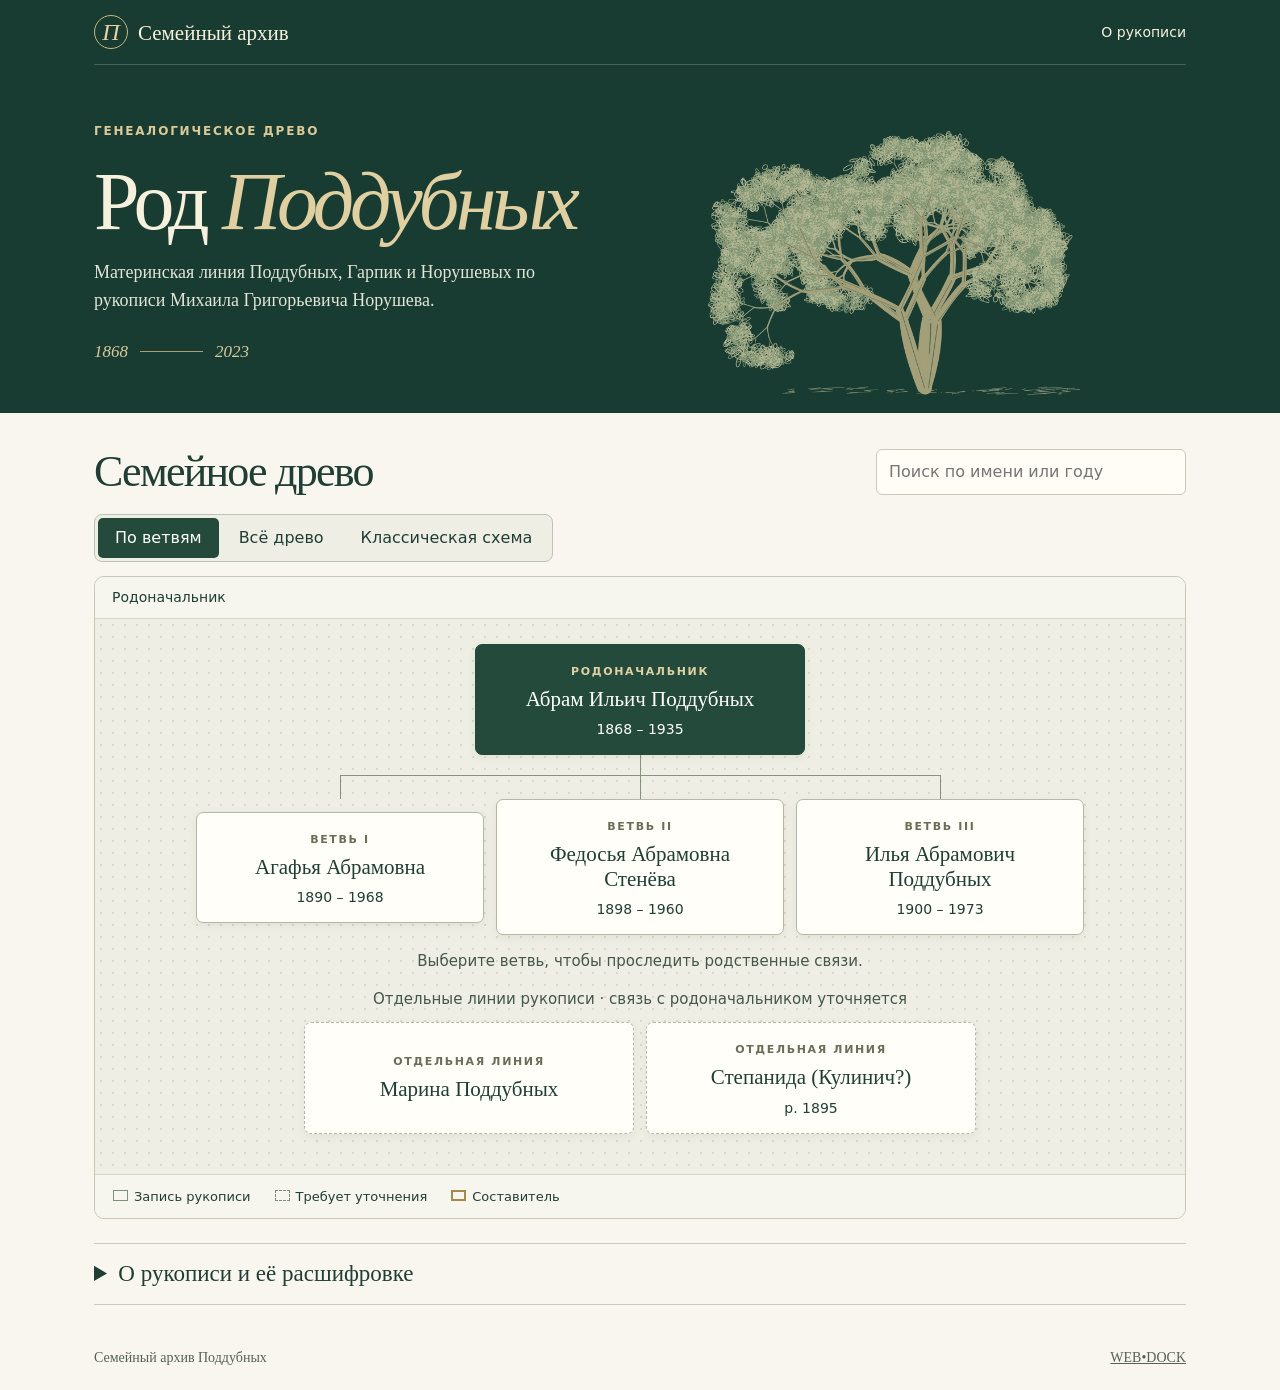
==== commit c2e4ce3f: "Исправить родственные связи по рукописи и год рождения Елизаветы" ====
--- a/family-tree/index.html
+++ b/family-tree/index.html
@@ -31,68 +31,155 @@
 .tile[data-branch="0"] .plate-tag{fill:#786137}.tile[data-branch="1"] .plate-tag{fill:#675676}.tile[data-branch="2"] .plate-tag{fill:#446a78}.tile.picked .plate-tag{fill:#f4dfb1}
 @page archivePoster{size:841mm 594mm;margin:14mm}@page archiveBranch{size:A4 landscape;margin:10mm}
 @media print{#paper{page:archiveBranch}#paper.poster{page:archivePoster}body:has(#classicPanel:not([hidden]))>:not(#paper){display:none!important}body:has(#classicPanel:not([hidden])) #paper{display:block}#paper h1{font-size:24pt;margin:0}#paper p{font-size:11pt}#paper svg{display:block;width:100%;height:68vh}#paper .wire.lineage{stroke:#7d8979;stroke-width:2}#paper{break-inside:avoid;print-color-adjust:exact}}
-</style></head><body>
+.independent{display:flex;flex-wrap:wrap;justify-content:center;gap:12px;margin:12px auto}.independent .node{margin:0}.back-root{margin-top:16px;padding:8px 14px;border:1px solid #879785;background:#fffdf6;border-radius:6px}</style></head><body>
 <header><div class="wrap"><nav><a class="brand" href="#top"><span class="mark">П</span>Семейный архив</a><a class="ref" href="#source">О рукописи</a></nav><div class="hero" id="top"><canvas id="oak" aria-hidden="true"></canvas><div class="eyebrow">Генеалогическое древо</div><h1>Род <i>Поддубных</i></h1><p class="intro">Материнская линия Поддубных, Гарпик и Норушевых по рукописи Михаила Григорьевича Норушева.</p><div class="years">1868<span></span>2023</div></div></div></header>
 <main class="wrap"><div class="toolbar"><h2 id="heading" tabindex="-1">Семейное древо</h2><div class="search"><input id="query" type="search" aria-label="Поиск по имени или году" placeholder="Поиск по имени или году"><div id="results" class="results" hidden></div></div></div>
 <div class="modes" role="group" aria-label="Вид древа"><button id="branchMode" aria-pressed="true">По ветвям</button><button id="allMode" aria-pressed="false">Всё древо</button><button id="classicMode" aria-pressed="false">Классическая схема</button></div><div class="panel"><div class="trail" id="trail" aria-label="Путь к записи"></div><div id="chart" class="chart"></div><section id="classicPanel" hidden aria-label="Классическая схема">
-<div class="atlas-tools"><div class="zoom-tools"><button id="zoomOut" aria-label="Уменьшить масштаб">−</button><output id="zoomValue" aria-label="Масштаб"></output><button id="zoomIn" aria-label="Увеличить масштаб">+</button></div><button id="fitAtlas">Вписать древо</button><button id="toPerson">К человеку</button><select id="jumpBranch" aria-label="Перейти к ветви"><option value="">К ветви…</option><option value="0">I · Агафья</option><option value="1">II · Федосья</option><option value="2">III · Илья</option></select></div>
+<div class="atlas-tools"><div class="zoom-tools"><button id="zoomOut" aria-label="Уменьшить масштаб">−</button><output id="zoomValue" aria-label="Масштаб"></output><button id="zoomIn" aria-label="Увеличить масштаб">+</button></div><button id="fitAtlas">Вписать древо</button><button id="toPerson">К человеку</button><select id="jumpBranch" aria-label="Перейти к ветви"><option value="">К ветви…</option><option value="0">I · Агафья</option><option value="1">II · Федосья</option><option value="2">III · Илья</option><option value="3">Марина Поддубных</option><option value="4">Степанида</option></select></div>
 <svg id="atlas" xmlns="http://www.w3.org/2000/svg" role="group" aria-label="Родственные связи по поколениям"></svg>
 <p id="atlasStatus" aria-live="polite"></p><div class="atlas-tools lower"><span>Пунктир — спорная связь · ? — требует уточнения</span><div><select id="printScope" aria-label="Область печати"><option value="whole">Всё древо</option><option value="selected">Выбранная ветвь</option></select> <button id="printAtlas">Печать</button></div></div></section><div class="legend"><span><i class="swatch"></i>Запись рукописи</span><span><i class="swatch dash"></i>Требует уточнения</span><span><i class="swatch gold"></i>Составитель</span></div></div>
 <details id="source"><summary>О рукописи и её расшифровке</summary><p>Древо составил Михаил Григорьевич Норушев. Написание имён, даты и расположение записей следуют расшифровке семейного наброска.</p><p id="notes"></p></details></main><footer class="wrap">Семейный архив Поддубных <a href="/">WEB•DOCK</a></footer>
 <section id="paper"></section><script>
 const N=(n,d,k,c,e)=>({n,d,k:k||[],c:c||'',e:e||''});
-const T1=N('Агафья Абрамовна','1890 – 1968',[
- N('Дети от 1-го брака (Гарпик)','',[
-  N('Прокоп','1915 – 1935(?)',[N('Леонтий','1930(?)',[N('дочь','1953','',''),N('дочь','1959','','')],'q')])
- ],'q'),
- N('Григорий Карпикович Норушев','р. 1895 · 2-й муж',[
-  N('Николай','1917 – 1950',[N('Людмила','1938 – 1992',[N('Павел','1960')]),N('сын','имя неразборчиво','','q')]),
-  N('Алексей','1919',[N('Наталья','195?',[N('Вепдя(?)','1977','','q')]),N('Елена','1959 – 1980',[N('Мила(?)','1979','','q')])]),
-  N('Таисия (Чернова?)','1922 – 1982',[
-   N('Владимир','1940',[N('Вера','1971'),N('Таня','1973'),N('сын','1992(?)','','q')]),
-   N('Виктор','1944',[N('Саша','1970')])]),
-  N('Пётр','1925 – 1940'),
-  N('Василий','1927 – 1965',[N('Сергей','1965(?)',[N('сын','1981','','q')]),N('Саша','1968'),N('два сына','1955 – 1957','','q')]),
-  N('Михаил Григорьевич','р. 1929 · составитель',[
-   N('Сергей','1955',[N('Лена (Нестеренко)','1976'),N('Олег','1976'),N('Антон','1985')]),
-   N('Юрий','1958',[N('Таня','198?','','q')]),
-   N('Марина (Артемьева)','1959',[N('Екатерина','1986',[N('Полина','2019'),N('Павел','2023')]),N('Михаил','1989',[N('Елизавета','2003')])]),
-   N('Виктор','196?',[N('Ирина','1996')])
-  ],'au','жена Мария (Ершакова), р. 1932')
- ])
+// Identifiers remain stable when manuscript corrections move a person.
+function record(id,n,d,k,c,e){return {...N(n,d,k,c,e),id}}
+const root=record("rod", "Абрам Ильич Поддубных", "1868 – 1935", [
+  record("rod-1", "Агафья Абрамовна", "1890 – 1968", [
+    record("rod-1-1", "Дети от 1-го брака (Гарпик)", "", [
+      record("rod-1-1-1", "Прокоп", "1915 – 1935", [
+        record("rod-1-1-1-1", "Леонтий", "1930", [
+          record("rod-1-1-1-1-1", "дочь", "1953"),
+          record("rod-1-1-1-1-2", "дочь", "1959")
+        ], "q")
+      ], "", "Даты Прокопа и Леонтия переданы по рукописи. Хронология отцовства требует подтверждения.")
+    ], "q"),
+    record("rod-1-2", "Григорий Карпикович Норушев", "р. 1895 · 2-й муж", [
+      record("rod-1-2-1", "Николай", "1917 – 1950", [
+        record("rod-1-2-1-1", "Людмила", "1938 – 1992", [
+          record("rod-1-2-1-1-1", "Павел", "1960")
+        ]),
+        record("rod-1-2-1-2", "сын", "", [], "", "В рукописи подписан «сын внебрачный». Имя не указано.")
+      ]),
+      record("rod-1-2-2", "Алексей", "1919", [
+        record("rod-1-2-2-1", "Наталья", "1950 (?)", [
+          record("rod-1-2-2-1-1", "Володя (?)", "1977", [], "q")
+        ]),
+        record("rod-1-2-2-2", "Елена", "1959 – 1980", [
+          record("rod-1-2-2-2-1", "Мила(?)", "1979", [], "q")
+        ])
+      ]),
+      record("rod-1-2-3", "Таисия (Чернова?)", "1922 – 1982", [
+        record("rod-1-2-3-1", "Владимир", "1940", [
+          record("rod-1-2-3-1-1", "Вера", "1971", [
+            record("rod-1-2-3-1-3", "сын", "1992")
+          ]),
+          record("rod-1-2-3-1-2", "Таня", "1973")
+        ]),
+        record("rod-1-2-3-2", "Виктор", "1944", [
+          record("rod-1-2-3-2-1", "Саша", "1970")
+        ])
+      ]),
+      record("rod-1-2-4", "Пётр", "1925 – 1940"),
+      record("rod-1-2-5", "Василий", "1927 – 1965", [
+        record("rod-1-2-5-1", "Сергей", "1956 (?)", [
+          record("rod-1-2-5-1-1", "сын", "1981", [], "q")
+        ]),
+        record("rod-1-2-5-2", "Саша", "1968"),
+        record("rod-1-2-5-3", "Сын", "", [], "q", "В рукописи «сын и дочь», рядом годы 1957 и 1955. Соответствие дат не установлено."),
+        record("daughter-vasily", "Дочь", "", [], "q", "В рукописи «сын и дочь», рядом годы 1957 и 1955. Соответствие дат не установлено.")
+      ]),
+      record("rod-1-2-6", "Михаил Григорьевич", "р. 1929 · составитель", [
+        record("rod-1-2-6-1", "Сергей", "1955", [
+          record("rod-1-2-6-1-1", "Лена (Нестеренко)", "1976", [
+            record("vovik-lena", "Вовик (?)", "2005 (?)", [], "q")
+          ]),
+          record("rod-1-2-6-1-2", "Олег", "1976", [
+            record("sergey-oleg", "Сергей", "", [], "", "В рукописи подписан «сын». Год рождения читается неуверенно."),
+            record("vitya-oleg", "Витя (пасынок)", "", [], "", "Пасынок Олега.")
+          ]),
+          record("rod-1-2-6-1-3", "Антон", "1985")
+        ]),
+        record("rod-1-2-6-2", "Юрий", "1958", [
+          record("rod-1-2-6-2-1", "Таня", "1980 (?)", [], "q")
+        ]),
+        record("rod-1-2-6-3", "Марина (Артемьева)", "1959", [
+          record("rod-1-2-6-3-1", "Екатерина", "1986", [
+            record("rod-1-2-6-3-1-1", "Полина", "2019"),
+            record("rod-1-2-6-3-1-2", "Павел", "2023")
+          ]),
+          record("rod-1-2-6-3-2", "Михаил", "1989", [
+            record("rod-1-2-6-3-2-2", "Елизавета", "2023")
+          ])
+        ]),
+        record("rod-1-2-6-4", "Виктор", "196?", [
+          record("rod-1-2-6-4-1", "Ирина", "1996")
+        ])
+      ], "au", "жена Мария (Ершакова), р. 1932")
+    ])
+  ]),
+  record("rod-2", "Федосья Стенёва", "1898 – 1960"),
+  record("rod-3", "Илья", "1900 – 1973", [
+    record("rod-3-8", "Анна (Куликовская?)", "1922 – 1985", [
+      record("rod-3-9-1", "Зинаида", "1944", [
+        record("rod-3-9-1-1", "Леонид", "1973 – 1994", [
+          record("nastya-leonid", "Настя", "")
+        ])
+      ])
+    ], "q"),
+    record("rod-3-9", "Мария", "1927", [
+      record("rod-3-10-1", "Наталья", "1962", [
+        record("kolya-natalya", "Коля", "1981 (?)", [], "q")
+      ], "q", "Продолжение подписано «Коля, 81» и ещё одним именем с годом. Второе чтение и расположение линий требуют уточнения.")
+    ], "q"),
+    record("rod-3-10", "Параскева", "1930", [
+      record("sasha-paraskeva", "Саша", "1956 (?)", [], "q", "На этой линии также подписаны Ира и Анна. Порядок родства требует подтверждения.")
+    ], "q"),
+    record("rod-3-11", "Павлина", "1934", [
+      record("son-pavlina", "Сын", ""),
+      record("daughter-pavlina", "Дочь", "")
+    ], "q", "На продолжении ветви читаются имена Андрей, Алина и Вера. Распределение потомков и исправленные даты требуют сверки."),
+    record("rod-3-12", "Павел", "1937", [
+      record("volodya-pavel", "Володя", "1968", [
+        record("rod-3-12-2", "Катя", "1992", [], "q")
+      ]),
+      record("rod-3-12-1", "Таня", "1966", [
+        record("maks-tanya", "Макс (?)", "1988", [], "q")
+      ], "q")
+    ], "q")
+  ])
 ]);
-const T2=N('Федосья Стенёва','1898 – 1960');
-const T3=N('Илья','1900 – 1973',[
- N('Степанида (Куликич)','р. 1895 · жена','','q'),
- N('Анна','1914 – 1934','','q'),
- N('Елена','1919','','q'),
- N('Григорий','1926 – 1975','','q'),
- N('Надежда (Дерюшенко?)','1928',[N('Валерий','1953',[N('сын'),N('дочь')]),N('Лиля','1956',[N('сын'),N('дочь')])],'q'),
- N('Валентина','1930','','q'),
- N('Иван','1933 – 1944','','q'),
- N('Анна (Куликовская?)','1922 – 1985',[N('Олена','','','q')],'q'),
- N('Мария','1927',[N('Зинаида','1944',[N('Леонид','1973 – 1994')])],'q'),
- N('Параскева','1930',[N('Наталья','1962','','q')],'q'),
- N('Павлина','1934','','q'),
- N('Павел','1937',[N('Таня','1966','','q'),N('Катя','1992','','q')],'q','потомков см. приписки в оригинале')
-]);
-const branchNotes=["1890 – 1968. Дети от первого брака (Гарпик) и от второго брака (Григорий Карпикович Норушев, р. 1895).", "1898 – 1960. В рукописи потомки не показаны.", "1900 – 1973. Жена — Степанида (Куликич), р. 1895. Левая «ствольная» линия рукописи: принадлежность части детей родителям на схеме нечёткая."];
-document.querySelector('#notes').textContent="Подпись «дочь Мария Поддубных-Дарченко» у ствола слева; ряд синих приписок у потомков Павла (1937) и Параскевы; фамилия Таисии (1922–1982) прочитана предположительно («Чернова»); дата рождения Прокопа и сына Леонтия (рукопись: 1915–1935 и 1930) выглядит противоречивой. Всё это помечено пунктиром и лучше сверить с оригиналом.";
-const root=N('Абрам Ильич Поддубных','1868 – 1935',[T1,T2,T3]);
-const titles=new Map([[T1,'Агафья Абрамовна'],[T2,'Федосья Абрамовна Стенёва'],[T3,'Илья Абрамович Поддубных']]);
-const notes=new Map([[T1,'Поддубных → Гарпик → Норушева. '+branchNotes[0]],[T2,branchNotes[1]],[T3,branchNotes[2]]]);
+const centralMarina=record("marina-poddubnykh", "Марина Поддубных", "", [
+  record("rod-3-2", "Анна", "1914 – 1934", [], "q"),
+  record("rod-3-3", "Елена", "1919", [], "q"),
+  record("rod-3-4", "Григорий", "1926 – 1975", [], "q"),
+  record("rod-3-5", "Надежда Сухорукова", "1928", [
+    record("rod-3-5-1", "Валерий", "1953", [
+      record("rod-3-5-1-1", "сын", ""),
+      record("rod-3-5-1-2", "дочь", "")
+    ]),
+    record("rod-3-5-2", "Лиля", "1956", [
+      record("rod-3-5-2-1", "сын", ""),
+      record("rod-3-5-2-2", "дочь", "")
+    ])
+  ], "q", "Над именем указана ещё одна фамилия, предположительно Дорошенко."),
+  record("rod-3-6", "Валентина", "1930", [], "q"),
+  record("rod-3-7", "Иван", "1933 – 1944", [], "q")
+], "q", "В рукописи подписана «дочь Марина». Вторая часть фамилии и соединение с основной семьёй требуют уточнения. Валентина и Иван расположены у верхней развилки этой линии.");
+const stepanida=record("rod-3-1", "Степанида (Кулинич?)", "р. 1895", [
+  record("rod-3-8-1", "Олена", "", [], "q")
+], "q", "Родство с Абрамом и Ильёй требует подтверждения. Написание фамилии предположительное.");
+const independent=[centralMarina,stepanida];
+const forest=[root,...independent];
+const [T1,T2,T3]=root.k;
+const uncertainEdges=new Set([...T3.k,...centralMarina.k.slice(-2)]);
+const titles=new Map([[T2,'Федосья Абрамовна Стенёва'],[T3,'Илья Абрамович Поддубных']]);
+const notes=new Map([[T1,'Поддубных → Гарпик → Норушева. Дети показаны отдельно по двум бракам.'],[T2,'В рукописи потомки не показаны.'],[T3,'Положение записей на левой линии требует семейного подтверждения.']]);
+document.querySelector('#notes').textContent='Линии Марины Поддубных и Степаниды показаны отдельно: их точное родство с Абрамом и Ильёй требует подтверждения. Имена, годы и связи с неуверенным чтением отмечены в карточках. Для детей Марины Артемьевой и их потомков учтены уточнения семьи.';
 const entries=new Map();
-function index(node,parent,id){node.id=id;node.parent=parent;entries.set(id,node);node.k.forEach((child,i)=>index(child,node,id+'-'+(i+1)))}
-index(root,null,'rod');
-// Keep links shared before the correction pointing to the same people.
-const marina=T1.k[1].k.find(n=>n.c==='au').k.find(n=>n.n==='Марина (Артемьева)');
-const [ekaterina,mikhail]=marina.k;
-const [polina,pavel]=ekaterina.k;
-const [elizaveta]=mikhail.k;
-entries.delete(elizaveta.id);
-elizaveta.id=mikhail.id+'-2';
-entries.set(elizaveta.id,elizaveta);
-const previousLinks=new Map([[mikhail.id+'-1',polina],[mikhail.id+'-3',pavel]]);
+function index(node,parent){node.parent=parent;entries.set(node.id,node);node.k.forEach(child=>index(child,node))}
+forest.forEach(node=>index(node,null));
+const author=T1.k[1].k.find(n=>n.c==='au');
+const previousLinks=new Map([["rod-1-2-6-3-2-1",entries.get("rod-1-2-6-3-1-1")],["rod-1-2-6-3-2-3",entries.get("rod-1-2-6-3-1-2")]]);
 const nameOf=n=>titles.get(n)||n.n;
 function el(tag,cls,value){const element=document.createElement(tag);if(cls)element.className=cls;if(value)element.textContent=value;return element}
 const chart=document.querySelector('#chart'),trail=document.querySelector('#trail'),query=document.querySelector('#query'),results=document.querySelector('#results');
@@ -101,7 +188,7 @@
 function card(node,selected){
  const box=el(selected?'div':'button','node'+(selected?' active':'')+(node.c==='q'?' uncertain':'')+(node.c==='au'?' author':''));
  const branch=root.k.indexOf(node);
- const label=node===root?'Родоначальник':branch>=0?'Ветвь '+['I','II','III'][branch]:node.c==='au'?'Составитель':node.c==='q'?'Требует уточнения':null;
+ const label=independent.includes(node)?'Отдельная линия':node===root?'Родоначальник':branch>=0?'Ветвь '+['I','II','III'][branch]:node.c==='au'?'Составитель':node.c==='q'?'Требует уточнения':null;
  if(label)box.append(el('span','tag',label));box.append(el('strong','',nameOf(node)));if(node.d)box.append(el('small','',node.d));
  if(!selected)box.onclick=()=>go(node);return box
 }
@@ -129,7 +216,7 @@
  setMode(true);
  const list=el('ul','outline');
  list.setAttribute('aria-label','Полное генеалогическое древо');
- list.append(outlineItem(root));
+ forest.forEach(tree=>list.append(outlineItem(tree)));
  chart.replaceChildren(list);
 }
 branchMode.onclick=()=>go(currentNode);
@@ -146,6 +233,11 @@
  if(node===root)info.push('Выберите ветвь, чтобы проследить родственные связи.');
  if(!node.k.length&&!info.length)info.push('На этой записи линия в рукописи заканчивается.');
  if(info.length)chart.append(el('p','meta',info.join(' ')));
+ if(node===root){
+  chart.append(el('p','meta','Отдельные линии рукописи · связь с родоначальником уточняется'));
+  const box=el('div','independent');independent.forEach(tree=>box.append(card(tree,false)));chart.append(box);
+ }
+ if(ancestors(node)[0]!==root){const home=el('button','back-root','К обзору древа');home.onclick=()=>go(root);chart.append(home)}
 }
 const classicButton=document.querySelector('#classicMode');
 const classicPanel=document.querySelector('#classicPanel');
@@ -154,7 +246,7 @@
 const svgNS='http://www.w3.org/2000/svg';
 const tileWidth=174,tileHeight=85,stepX=198,stepY=165;
 const positions=new Map(),edges=[],photos=new Map();
-const author=marina.parent;
+
 const wife=N('Мария (Ершакова)','р. 1932 · жена составителя');
 wife.id='spouse-maria';wife.parent=author;
 let atlasWidth=0,atlasHeight=0,selection=null,zoom=1,originX=0,originY=0;
@@ -169,9 +261,6 @@
  if(n===T1){
   members=[n.k[0],n,n.k[1]];
   groups=n.k.map(partner=>({from:partner,children:partner.k,partner}));
- }else if(n===T3){
-  members=[n,n.k[0]];
-  groups=[{from:n,partner:n.k[0],children:n.k.slice(1),uncertain:true}];
  }else if(n===author){members=[n,wife]}
  for(const group of groups){
   group.layouts=group.children.map(familyLayout);
@@ -206,7 +295,7 @@
   const bus=p.y+tileHeight+39;
   for(const child of g.children){
    const q=positions.get(child);
-   connect('M '+from+' '+startY+' V '+bus+' H '+q.x+' V '+q.y,[child],g.uncertain||g.from===T1.k[0]);
+   connect('M '+from+' '+startY+' V '+bus+' H '+q.x+' V '+q.y,[child],uncertainEdges.has(child)||g.from===T1.k[0]);
   }
   g.layouts.forEach(drawLinks);
  }
@@ -220,7 +309,7 @@
  const title=svgElement('title',{});title.textContent=[nameOf(n),n.d,n.e].filter(Boolean).join(' · ');group.append(title);
  group.append(svgElement('rect',{x:-tileWidth/2,y:0,width:tileWidth,height:tileHeight,rx:7}));
  const branch=[T1,T2,T3].indexOf(n);
- const tag=n===root?'РОДОНАЧАЛЬНИК':branch>=0?'ВЕТВЬ '+['I','II','III'][branch]:n.c==='au'?'СОСТАВИТЕЛЬ':n===T1.k[0]?'ПЕРВЫЙ БРАК':n===T1.k[1]?'ВТОРОЙ БРАК':'';
+ const tag=independent.includes(n)?'ОТДЕЛЬНАЯ ЛИНИЯ':n===root?'РОДОНАЧАЛЬНИК':branch>=0?'ВЕТВЬ '+['I','II','III'][branch]:n.c==='au'?'СОСТАВИТЕЛЬ':n===T1.k[0]?'ПЕРВЫЙ БРАК':n===T1.k[1]?'ВТОРОЙ БРАК':'';
  svgText(group,tag,0,14,'plate-tag');
  const lines=[''];
  for(const word of nameOf(n).split(' ')){
@@ -267,7 +356,7 @@
  // Highlighted lines sit above coincident sibling lines but below the cards.
  const firstCard=atlas.querySelector('.tile');
  for(const edge of edges.filter(e=>e.path.classList.contains('lineage')))atlas.insertBefore(edge.path,firstCard);
- statusLine.textContent=[nameOf(n),n.d,n.e,notes.get(n),n.parent===T3&&n!==T3.k[0]?'Принадлежность к родителям в рукописи неясна.':n.c==='q'?'Запись требует сверки с рукописью.':''].filter(Boolean).join(' · ');
+ statusLine.textContent=[nameOf(n),n.d,n.e,notes.get(n),uncertainEdges.has(n)?'Принадлежность к родителям в рукописи неясна.':n.c==='q'?'Запись требует сверки с рукописью.':''].filter(Boolean).join(' · ');
  centerOn(n);
 }
 function chooseClassic(n){
@@ -280,8 +369,12 @@
  setMode(false,true);
  chart.hidden=true;classicPanel.hidden=false;
  if(!positions.size){
-  const layout=familyLayout(root);atlasWidth=layout.width+40;placeFamily(layout,20,0);
-  drawLinks(layout);for(const [n,p] of positions)drawTile(n,p);
+  let left=20;
+  for(const tree of forest){
+   const layout=familyLayout(tree);
+   placeFamily(layout,left,0);drawLinks(layout);left+=layout.width+stepX;
+  }
+  atlasWidth=left-stepX+20;for(const [n,p] of positions)drawTile(n,p);
  }
  const n=id===wife.id?wife:entries.get(id)||previousLinks.get(id);
  if(n){if(n!==wife)currentNode=n;selectTile(n)}
@@ -331,7 +424,7 @@
 function preparePrint(){
  const mode=document.querySelector('#printScope').value;
  const start=mode==='selected'?(selection||currentNode):root;
- const visible=[...positions.keys()].filter(n=>ancestors(n).includes(start));
+ const visible=[...positions.keys()].filter(n=>mode!=='selected'||ancestors(n).includes(start));
  const paper=document.querySelector('#paper');
  paper.classList.toggle('poster',start===root);
  paper.replaceChildren(el('h1','','Род Поддубных'),el('p','',start===root?'Генеалогическое древо':nameOf(start)));
@@ -351,7 +444,7 @@
 window.addEventListener('beforeprint',()=>{if(!classicPanel.hidden)preparePrint()});
 
 document.querySelector('#jumpBranch').onchange=e=>{
- if(e.target.value!=='')chooseClassic(root.k[Number(e.target.value)]);
+ if(e.target.value!=='')chooseClassic([...root.k,...independent][Number(e.target.value)]);
  e.target.value='';
 };
 function route(){if(location.hash==='#source'){document.querySelector('details').open=true;return}const id=location.hash.slice(1);if(id==='classic'||id.startsWith('classic/')){renderClassic(id.split('/')[1]);return}if(id==='all'){renderAll();return}render(entries.get(id)||previousLinks.get(id)||root)}
@@ -360,7 +453,7 @@
 const normalize=text=>text.toLocaleLowerCase('ru').replaceAll('ё','е');
 query.oninput=()=>{const term=normalize(query.value.trim());results.replaceChildren();results.hidden=!term;if(!term)return;
  for(const n of (classicPanel.hidden?entries.values():[...entries.values(),wife])){if(!normalize([n.n,nameOf(n),n.d,n.e,notes.get(n)].filter(Boolean).join(' ')).includes(term))continue;
- const button=el('button','',nameOf(n));button.append(el('small','',[n.d,n.parent?nameOf(n.parent):'Родоначальник'].filter(Boolean).join(' · ')));button.onclick=()=>classicPanel.hidden?go(n):chooseClassic(n);results.append(button)}
+ const button=el('button','',nameOf(n));button.append(el('small','',[n.d,n.parent?nameOf(n.parent):independent.includes(n)?'Отдельная линия':'Родоначальник'].filter(Boolean).join(' · ')));button.onclick=()=>classicPanel.hidden?go(n):chooseClassic(n);results.append(button)}
  if(!results.children.length)results.append(el('p','','Совпадений нет'))};
 query.onfocus=()=>query.oninput();document.addEventListener('pointerdown',e=>{if(!e.target.closest('.search'))results.hidden=true});document.addEventListener('focusin',e=>{if(!e.target.closest('.search'))results.hidden=true});document.addEventListener('keydown',e=>{if(e.key==='Escape'){results.hidden=true}if(e.key==='ArrowDown'&&e.target===query&&!results.hidden){e.preventDefault();results.querySelector('button')?.focus()}});
 /* Тональная ботаническая иллюстрация с постоянной композицией. */
